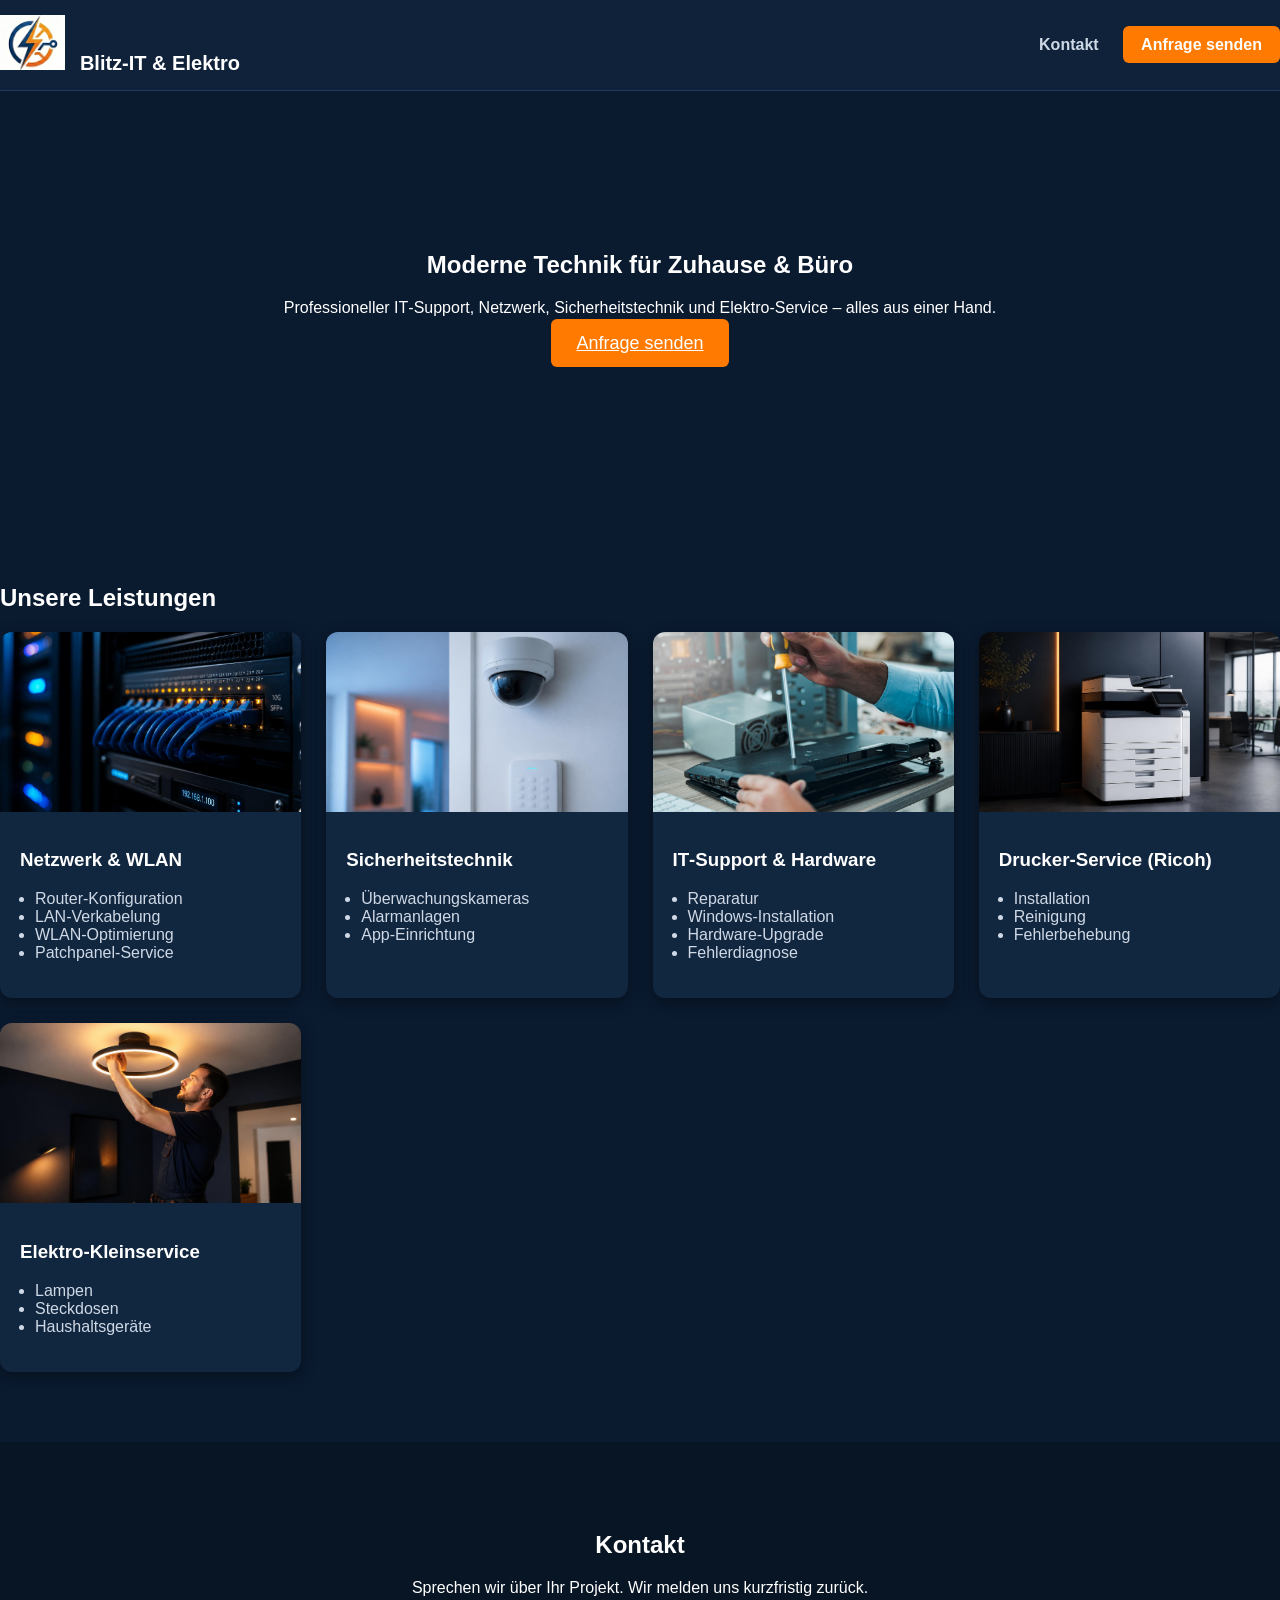
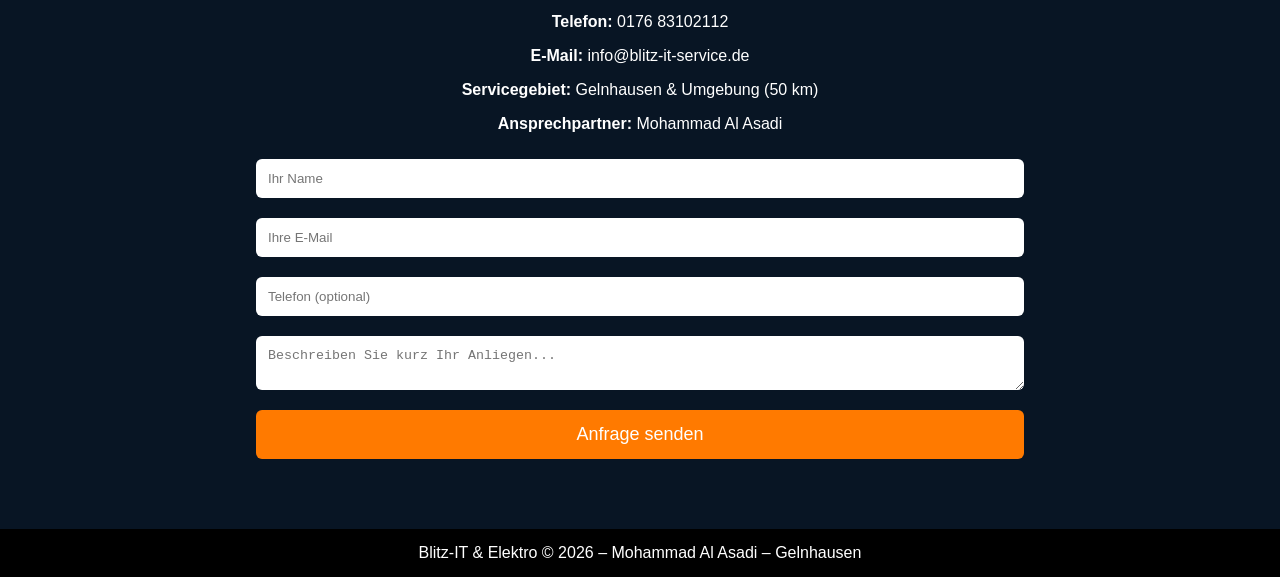
==== index.html @ 416ba05f "Update index.html" ====
<!DOCTYPE html>
<html lang="de">
<head>
    <meta charset="UTF-8">
    <meta name="viewport" content="width=device-width, initial-scale=1.0">
    <title>Blitz‑IT & Elektro</title>
    <link rel="stylesheet" href="style.css">
</head>

<body>

<header>
    <div class="container header-flex">
        <div class="logo-area">
            <img src="logo.png" class="logo" alt="Blitz-IT Logo">
            <span class="brand">Blitz‑IT & Elektro</span>
        </div>

        <nav>
            <a href="#contact">Kontakt</a>
            <a href="#contact" class="btn-orange">Anfrage senden</a>
        </nav>
    </div>
</header>

<section class="hero">
    <div class="container">
        <h1>Moderne Technik für Zuhause & Büro</h1>
        <p>Professioneller IT‑Support, Netzwerk, Sicherheitstechnik und Elektro‑Service – alles aus einer Hand.</p>
        <a href="#contact" class="btn-orange big">Anfrage senden</a>
    </div>
</section>

<section id="services" class="services">
    <div class="container">
        <h2>Unsere Leistungen</h2>

        <div class="service-grid">

            <div class="service-card">
                <img src="network.jpg" alt="Netzwerk & WLAN">
                <h3>Netzwerk & WLAN</h3>
                <ul>
                    <li>Router‑Konfiguration</li>
                    <li>LAN‑Verkabelung</li>
                    <li>WLAN‑Optimierung</li>
                    <li>Patchpanel‑Service</li>
                </ul>
            </div>

            <div class="service-card">
                <img src="security.jpg" alt="Sicherheitstechnik">
                <h3>Sicherheitstechnik</h3>
                <ul>
                    <li>Überwachungskameras</li>
                    <li>Alarmanlagen</li>
                    <li>App‑Einrichtung</li>
                </ul>
            </div>

            <div class="service-card">
                <img src="it.jpg" alt="IT Support">
                <h3>IT‑Support & Hardware</h3>
                <ul>
                    <li>Reparatur</li>
                    <li>Windows‑Installation</li>
                    <li>Hardware‑Upgrade</li>
                    <li>Fehlerdiagnose</li>
                </ul>
            </div>

            <div class="service-card">
                <img src="printer.jpg" alt="Drucker Service">
                <h3>Drucker‑Service (Ricoh)</h3>
                <ul>
                    <li>Installation</li>
                    <li>Reinigung</li>
                    <li>Fehlerbehebung</li>
                </ul>
            </div>

            <div class="service-card">
                <img src="electro.jpg" alt="Elektro Kleinservice">
                <h3>Elektro‑Kleinservice</h3>
                <ul>
                    <li>Lampen</li>
                    <li>Steckdosen</li>
                    <li>Haushaltsgeräte</li>
                </ul>
            </div>

        </div>
    </div>
</section>

<section id="contact" class="contact">
    <div class="container">
        <h2>Kontakt</h2>
        <p>Sprechen wir über Ihr Projekt. Wir melden uns kurzfristig zurück.</p>

        <div class="contact-info">
            <p><strong>Telefon:</strong> 0176 83102112</p>
            <p><strong>E‑Mail:</strong> info@blitz-it-service.de</p>
            <p><strong>Servicegebiet:</strong> Gelnhausen & Umgebung (50 km)</p>
            <p><strong>Ansprechpartner:</strong> Mohammad Al Asadi</p>
        </div>

        <form action="https://formspree.io/f/xwvdvqnp" method="POST">
            <input type="text" name="name" placeholder="Ihr Name" required>
            <input type="email" name="email" placeholder="Ihre E‑Mail" required>
            <input type="text" name="phone" placeholder="Telefon (optional)">
            <textarea name="message" placeholder="Beschreiben Sie kurz Ihr Anliegen..." required></textarea>

            <!-- مهم جداً: هذا الحقل يخبر Formspree أنك تريد استلام الرسائل -->
            <input type="hidden" name="_replyto" value="info@blitz-it-service.de">

            <button type="submit" class="btn-orange">Anfrage senden</button>
        </form>
    </div>
</section>

<footer>
    Blitz‑IT & Elektro © 2026 – Mohammad Al Asadi – Gelnhausen
</footer>

</body>
</html>
---- style.css ----
body {
    margin: 0;
    font-family: 'Segoe UI', Arial, sans-serif;
    background: #0A1A2F;
    color: #fff;
}

/* HEADER */
header {
    background: #0F223A;
    border-bottom: 1px solid #1E3A5C;
    padding: 15px 0;
}

.header-flex {
    display: flex;
    justify-content: space-between;
    align-items: center;
}

.logo {
    height: 55px;
}

.brand {
    font-size: 20px;
    font-weight: bold;
    margin-left: 10px;
    color: #fff;
}

nav a {
    margin-left: 20px;
    text-decoration: none;
    color: #cfd9e6;
    font-weight: 600;
}

.btn-orange {
    background: #ff7a00;
    padding: 10px 18px;
    color: white !important;
    border-radius: 6px;
}

.big {
    padding: 14px 25px;
    font-size: 18px;
}

/* HERO */
.hero {
    background: linear-gradient(#0A1A2Fcc, #0A1A2Fcc), url('assets/hero.jpg');
    background-size: cover;
    background-position: center;
    padding: 140px 0;
    text-align: center;
    color: white;
}

/* SERVICES */
.services {
    padding: 70px 0;
}

.service-grid {
    display: grid;
    grid-template-columns: repeat(auto-fit, minmax(280px, 1fr));
    gap: 25px;
}

.service-card {
    background: #11263F;
    border-radius: 12px;
    overflow: hidden;
    box-shadow: 0 4px 15px rgba(0,0,0,0.4);
    padding-bottom: 20px;
}

.service-card img {
    width: 100%;
    height: 180px;
    object-fit: cover;
}

.service-card h3 {
    padding: 15px 20px 0;
    color: #fff;
}

.service-card ul {
    padding: 0 35px;
    color: #cfd9e6;
}

/* CONTACT */
.contact {
    background: #081524;
    color: white;
    padding: 70px 0;
    text-align: center;
}

.contact form {
    width: 60%;
    margin: auto;
    display: flex;
    flex-direction: column;
}

.contact input,
.contact textarea {
    margin: 10px 0;
    padding: 12px;
    border-radius: 6px;
    border: none;
}

.contact button {
    margin-top: 10px;
    border: none;
    padding: 14px;
    border-radius: 6px;
    font-size: 18px;
}

/* FOOTER */
footer {
    background: #000;
    color: white;
    text-align: center;
    padding: 15px;
}
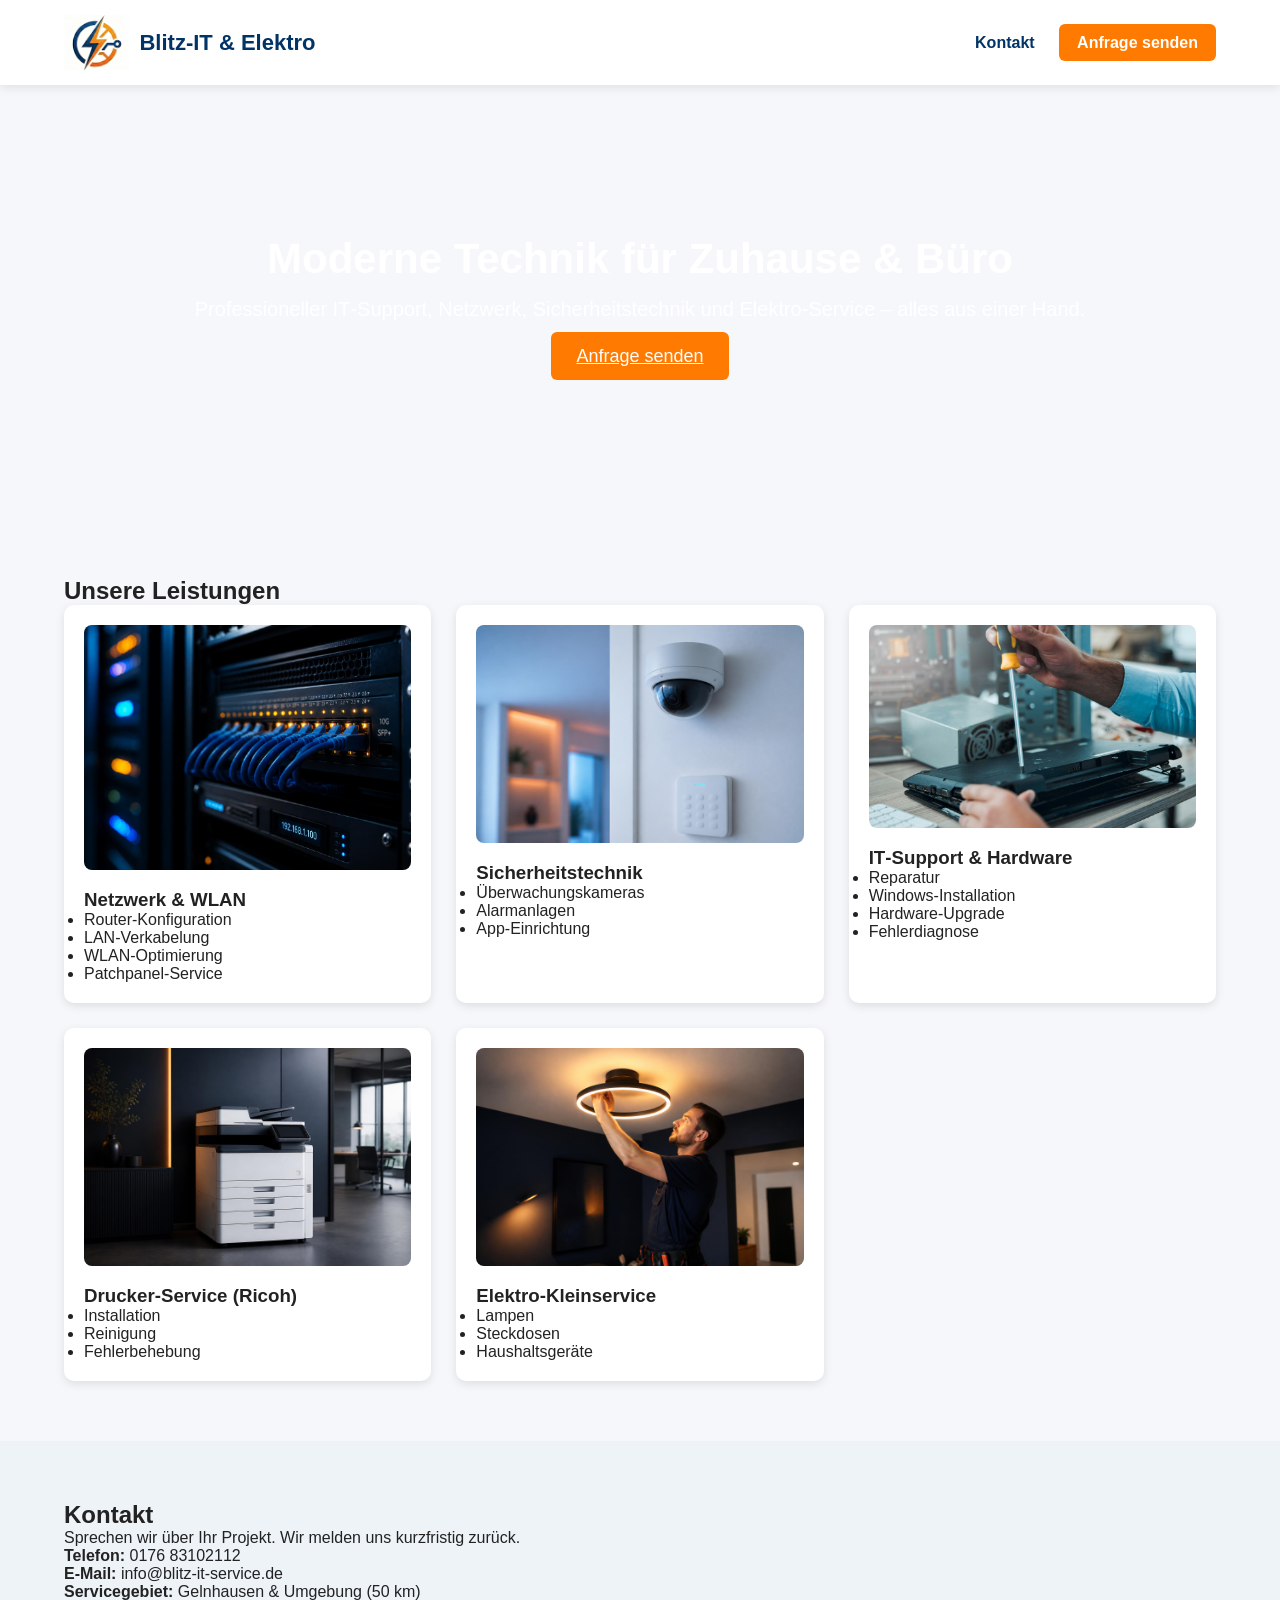
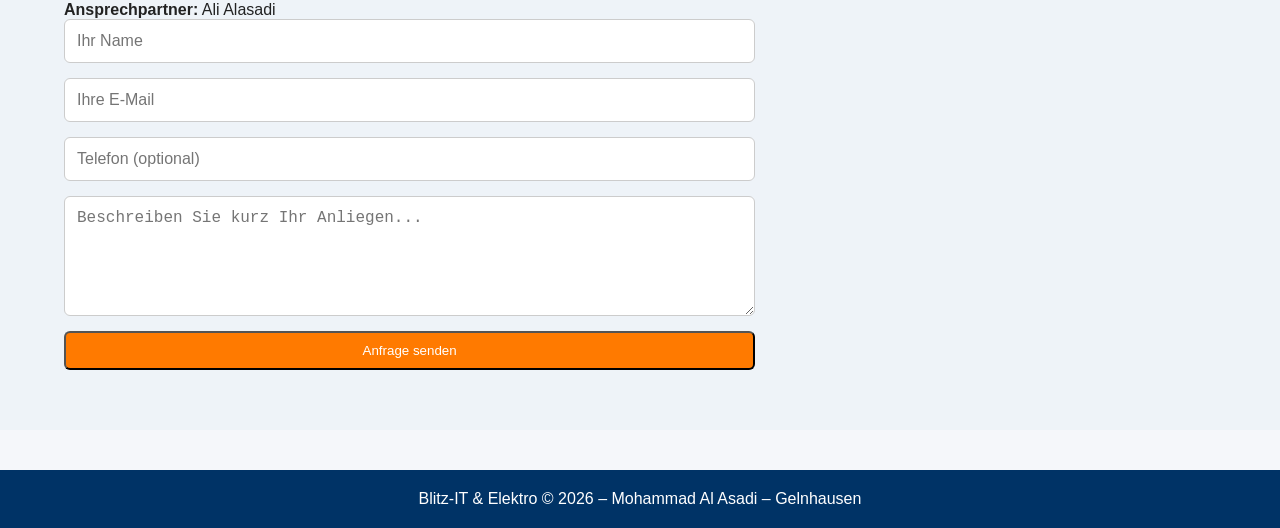
==== commit a7f8589e: "Update index.html" ====
--- a/index.html
+++ b/index.html
@@ -102,7 +102,7 @@
             <p><strong>Telefon:</strong> 0176 83102112</p>
             <p><strong>E‑Mail:</strong> info@blitz-it-service.de</p>
             <p><strong>Servicegebiet:</strong> Gelnhausen & Umgebung (50 km)</p>
-            <p><strong>Ansprechpartner:</strong> Mohammad Al Asadi</p>
+            <p><strong>Ansprechpartner:</strong> Ali Alasadi</p>
         </div>
 
         <form action="https://formspree.io/f/xwvdvqnp" method="POST">
--- a/style.css
+++ b/style.css
@@ -1,15 +1,31 @@
+/* ===========================
+   GLOBAL
+   =========================== */
+* {
+    margin: 0;
+    padding: 0;
+    box-sizing: border-box;
+}
+
 body {
-    margin: 0;
-    font-family: 'Segoe UI', Arial, sans-serif;
-    background: #0A1A2F;
-    color: #fff;
-}
-
-/* HEADER */
+    font-family: Arial, sans-serif;
+    background: #f5f7fa;
+    color: #222;
+}
+
+.container {
+    width: 90%;
+    max-width: 1200px;
+    margin: auto;
+}
+
+/* ===========================
+   HEADER
+   =========================== */
 header {
-    background: #0F223A;
-    border-bottom: 1px solid #1E3A5C;
+    background: white;
     padding: 15px 0;
+    box-shadow: 0 2px 10px rgba(0,0,0,0.1);
 }
 
 .header-flex {
@@ -18,116 +34,167 @@
     align-items: center;
 }
 
+.logo-area {
+    display: flex;
+    align-items: center;
+    gap: 10px;
+}
+
 .logo {
     height: 55px;
 }
 
 .brand {
-    font-size: 20px;
+    font-size: 22px;
     font-weight: bold;
-    margin-left: 10px;
-    color: #fff;
+    color: #003366;
 }
 
 nav a {
     margin-left: 20px;
     text-decoration: none;
-    color: #cfd9e6;
-    font-weight: 600;
+    color: #003366;
+    font-weight: bold;
 }
 
 .btn-orange {
     background: #ff7a00;
     padding: 10px 18px;
+    border-radius: 6px;
     color: white !important;
-    border-radius: 6px;
-}
-
-.big {
+}
+
+.btn-orange.big {
     padding: 14px 25px;
     font-size: 18px;
 }
 
-/* HERO */
+/* ===========================
+   HERO
+   =========================== */
 .hero {
-    background: linear-gradient(#0A1A2Fcc, #0A1A2Fcc), url('assets/hero.jpg');
-    background-size: cover;
-    background-position: center;
-    padding: 140px 0;
+    background: url("assets/hero.jpg") center/cover no-repeat;
+    padding: 150px 20px;
     text-align: center;
     color: white;
 }
 
-/* SERVICES */
+.hero h1 {
+    font-size: 42px;
+    margin-bottom: 15px;
+}
+
+.hero p {
+    font-size: 20px;
+    margin-bottom: 25px;
+}
+
+/* ===========================
+   SERVICES
+   =========================== */
 .services {
-    padding: 70px 0;
+    padding: 60px 0;
 }
 
 .service-grid {
     display: grid;
-    grid-template-columns: repeat(auto-fit, minmax(280px, 1fr));
+    grid-template-columns: repeat(3, 1fr);
     gap: 25px;
 }
 
 .service-card {
-    background: #11263F;
-    border-radius: 12px;
-    overflow: hidden;
-    box-shadow: 0 4px 15px rgba(0,0,0,0.4);
-    padding-bottom: 20px;
+    background: white;
+    padding: 20px;
+    border-radius: 10px;
+    box-shadow: 0 3px 10px rgba(0,0,0,0.1);
 }
 
 .service-card img {
     width: 100%;
-    height: 180px;
-    object-fit: cover;
-}
-
-.service-card h3 {
-    padding: 15px 20px 0;
-    color: #fff;
-}
-
-.service-card ul {
-    padding: 0 35px;
-    color: #cfd9e6;
-}
-
-/* CONTACT */
+    border-radius: 8px;
+    margin-bottom: 15px;
+}
+
+/* ===========================
+   CONTACT
+   =========================== */
 .contact {
-    background: #081524;
-    color: white;
-    padding: 70px 0;
-    text-align: center;
+    padding: 60px 0;
+    background: #eef3f8;
 }
 
 .contact form {
-    width: 60%;
-    margin: auto;
     display: flex;
     flex-direction: column;
+    gap: 15px;
+    width: 60%;
 }
 
 .contact input,
 .contact textarea {
-    margin: 10px 0;
     padding: 12px;
     border-radius: 6px;
-    border: none;
-}
-
-.contact button {
-    margin-top: 10px;
-    border: none;
-    padding: 14px;
-    border-radius: 6px;
-    font-size: 18px;
-}
-
-/* FOOTER */
+    border: 1px solid #ccc;
+    font-size: 16px;
+}
+
+.contact textarea {
+    height: 120px;
+}
+
+/* ===========================
+   FOOTER
+   =========================== */
 footer {
-    background: #000;
+    text-align: center;
+    padding: 20px;
+    background: #003366;
     color: white;
-    text-align: center;
-    padding: 15px;
-}
+    margin-top: 40px;
+}
+
+/* ===========================
+   RESPONSIVE (MOBILE)
+   =========================== */
+@media (max-width: 768px) {
+
+    .header-flex {
+        flex-direction: column;
+        text-align: center;
+        gap: 10px;
+    }
+
+    nav a {
+        margin: 10px;
+        display: inline-block;
+    }
+
+    .logo {
+        height: 45px;
+    }
+
+    .brand {
+        font-size: 18px;
+    }
+
+    .hero {
+        padding: 90px 20px;
+        background-position: center;
+    }
+
+    .hero h1 {
+        font-size: 28px;
+    }
+
+    .hero p {
+        font-size: 16px;
+    }
+
+    .service-grid {
+        grid-template-columns: 1fr;
+    }
+
+    .contact form {
+        width: 100%;
+    }
+}
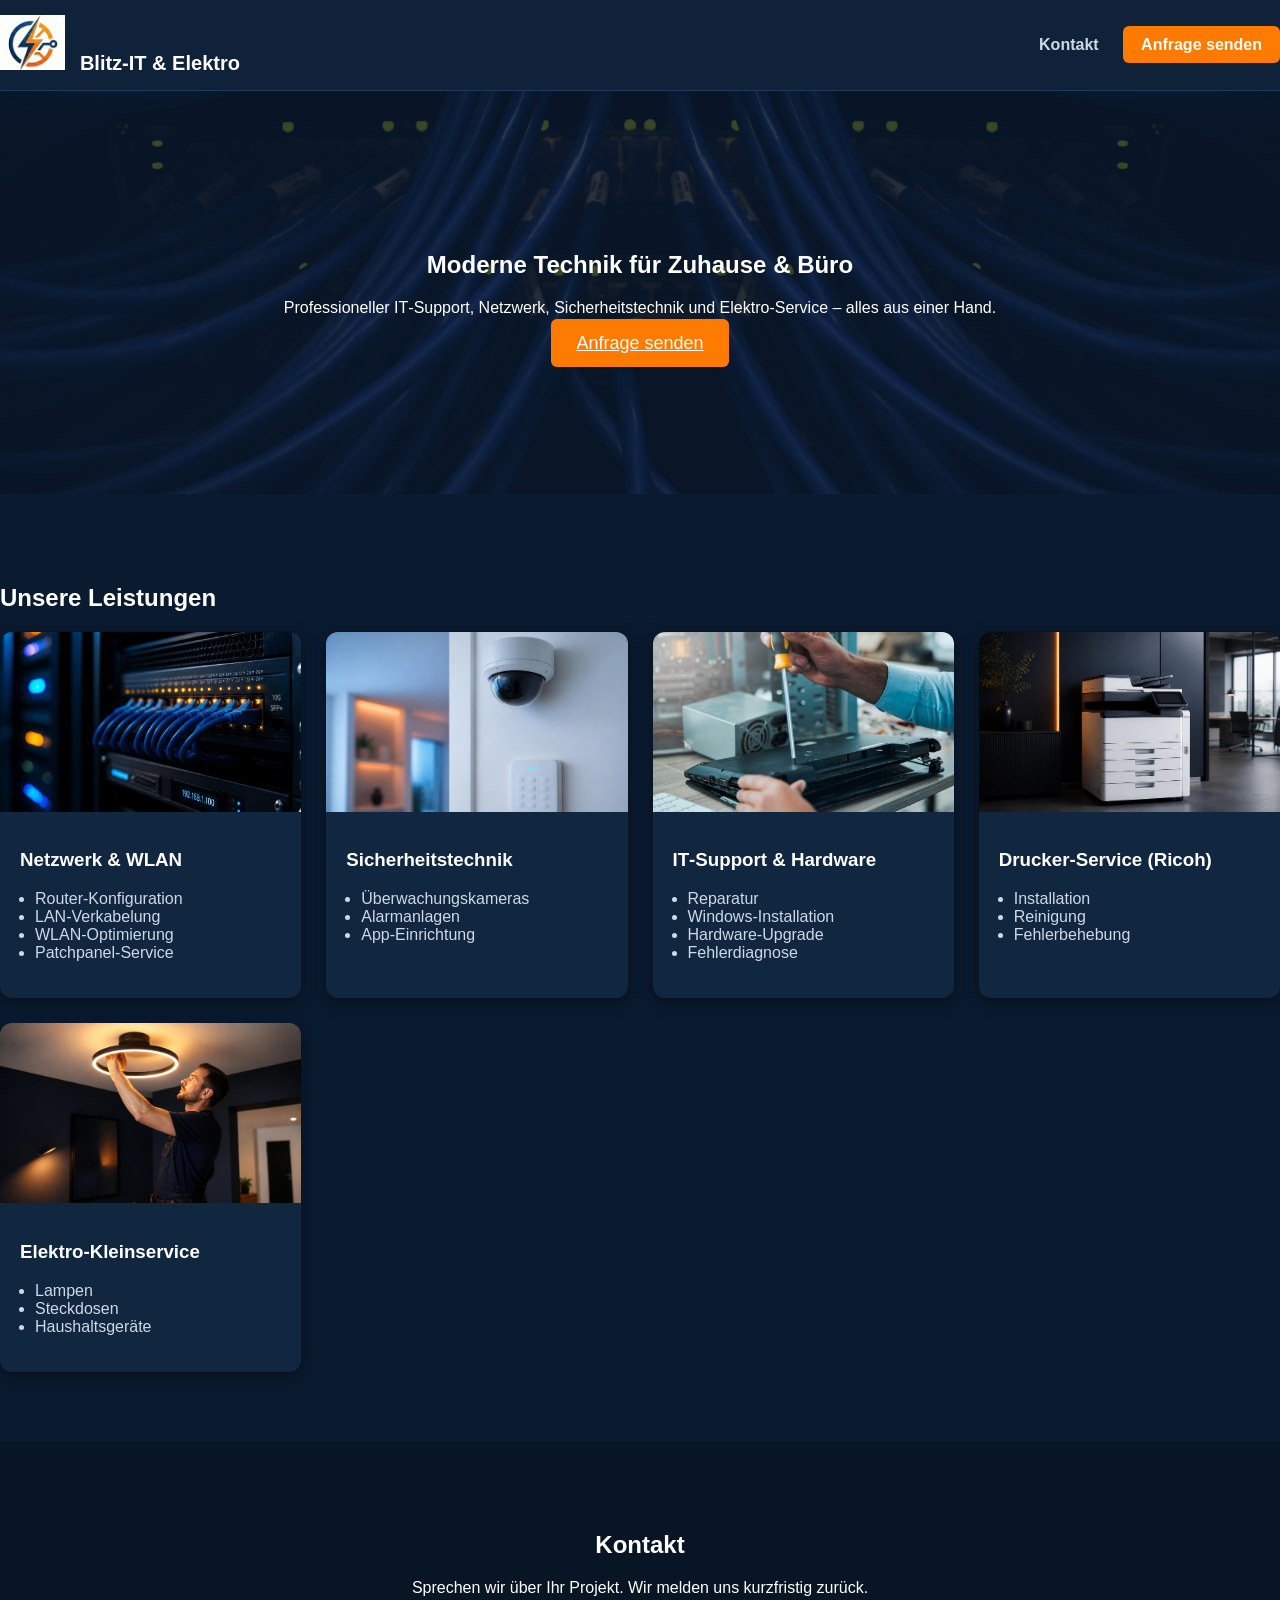
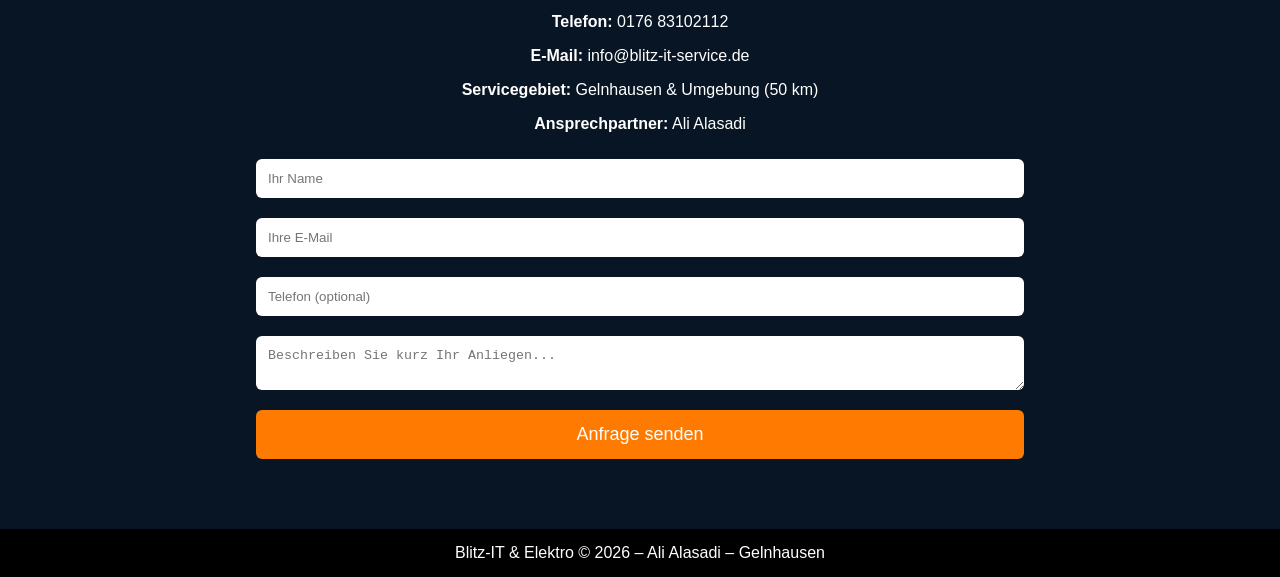
==== commit 2e93598a: "Update index.html" ====
--- a/index.html
+++ b/index.html
@@ -120,7 +120,7 @@
 </section>
 
 <footer>
-    Blitz‑IT & Elektro © 2026 – Mohammad Al Asadi – Gelnhausen
+    Blitz‑IT & Elektro © 2026 – Ali Alasadi – Gelnhausen
 </footer>
 
 </body>
--- a/style.css
+++ b/style.css
@@ -1,31 +1,15 @@
-/* ===========================
-   GLOBAL
-   =========================== */
-* {
+body {
     margin: 0;
-    padding: 0;
-    box-sizing: border-box;
-}
-
-body {
-    font-family: Arial, sans-serif;
-    background: #f5f7fa;
-    color: #222;
-}
-
-.container {
-    width: 90%;
-    max-width: 1200px;
-    margin: auto;
-}
-
-/* ===========================
-   HEADER
-   =========================== */
+    font-family: 'Segoe UI', Arial, sans-serif;
+    background: #0A1A2F;
+    color: #fff;
+}
+
+/* HEADER */
 header {
-    background: white;
+    background: #0F223A;
+    border-bottom: 1px solid #1E3A5C;
     padding: 15px 0;
-    box-shadow: 0 2px 10px rgba(0,0,0,0.1);
 }
 
 .header-flex {
@@ -34,130 +18,126 @@
     align-items: center;
 }
 
-.logo-area {
-    display: flex;
-    align-items: center;
-    gap: 10px;
-}
-
 .logo {
     height: 55px;
 }
 
 .brand {
-    font-size: 22px;
+    font-size: 20px;
     font-weight: bold;
-    color: #003366;
+    margin-left: 10px;
+    color: #fff;
 }
 
 nav a {
     margin-left: 20px;
     text-decoration: none;
-    color: #003366;
-    font-weight: bold;
+    color: #cfd9e6;
+    font-weight: 600;
 }
 
 .btn-orange {
     background: #ff7a00;
     padding: 10px 18px;
+    color: white !important;
     border-radius: 6px;
-    color: white !important;
-}
-
-.btn-orange.big {
+}
+
+.big {
     padding: 14px 25px;
     font-size: 18px;
 }
 
-/* ===========================
-   HERO
-   =========================== */
+/* HERO */
 .hero {
-    background: url("assets/hero.jpg") center/cover no-repeat;
-    padding: 150px 20px;
+    background: linear-gradient(#0A1A2Fcc, #0A1A2Fcc), url('hero.jpg');
+    background-size: cover;
+    background-position: center;
+    padding: 140px 0;
     text-align: center;
     color: white;
 }
 
-.hero h1 {
-    font-size: 42px;
-    margin-bottom: 15px;
-}
-
-.hero p {
-    font-size: 20px;
-    margin-bottom: 25px;
-}
-
-/* ===========================
-   SERVICES
-   =========================== */
+/* SERVICES */
 .services {
-    padding: 60px 0;
+    padding: 70px 0;
 }
 
 .service-grid {
     display: grid;
-    grid-template-columns: repeat(3, 1fr);
+    grid-template-columns: repeat(auto-fit, minmax(280px, 1fr));
     gap: 25px;
 }
 
 .service-card {
-    background: white;
-    padding: 20px;
-    border-radius: 10px;
-    box-shadow: 0 3px 10px rgba(0,0,0,0.1);
+    background: #11263F;
+    border-radius: 12px;
+    overflow: hidden;
+    box-shadow: 0 4px 15px rgba(0,0,0,0.4);
+    padding-bottom: 20px;
 }
 
 .service-card img {
     width: 100%;
-    border-radius: 8px;
-    margin-bottom: 15px;
-}
-
-/* ===========================
-   CONTACT
-   =========================== */
+    height: 180px;
+    object-fit: cover;
+}
+
+.service-card h3 {
+    padding: 15px 20px 0;
+    color: #fff;
+}
+
+.service-card ul {
+    padding: 0 35px;
+    color: #cfd9e6;
+}
+
+/* CONTACT */
 .contact {
-    padding: 60px 0;
-    background: #eef3f8;
+    background: #081524;
+    color: white;
+    padding: 70px 0;
+    text-align: center;
 }
 
 .contact form {
+    width: 60%;
+    margin: auto;
     display: flex;
     flex-direction: column;
-    gap: 15px;
-    width: 60%;
 }
 
 .contact input,
 .contact textarea {
+    margin: 10px 0;
     padding: 12px;
     border-radius: 6px;
-    border: 1px solid #ccc;
-    font-size: 16px;
-}
-
-.contact textarea {
-    height: 120px;
+    border: none;
+}
+
+.contact button {
+    margin-top: 10px;
+    border: none;
+    padding: 14px;
+    border-radius: 6px;
+    font-size: 18px;
+}
+
+/* FOOTER */
+footer {
+    background: #000;
+    color: white;
+    text-align: center;
+    padding: 15px;
 }
 
 /* ===========================
-   FOOTER
-   =========================== */
-footer {
-    text-align: center;
-    padding: 20px;
-    background: #003366;
-    color: white;
-    margin-top: 40px;
-}
-
-/* ===========================
-   RESPONSIVE (MOBILE)
+   MOBILE FIXES ONLY
    =========================== */
 @media (max-width: 768px) {
 
+    /* الهيدر */
     .header-flex {
         flex-direction: column;
         text-align: center;
@@ -165,7 +145,7 @@
     }
 
     nav a {
-        margin: 10px;
+        margin: 8px;
         display: inline-block;
     }
 
@@ -177,24 +157,56 @@
         font-size: 18px;
     }
 
+    /* HERO */
     .hero {
-        padding: 90px 20px;
+        padding: 110px 20px 90px;
         background-position: center;
+        position: relative;
+    }
+
+    /* طبقة خلف النص لتوضيح الكتابة */
+    .hero::before {
+        content: "";
+        position: absolute;
+        top: 0;
+        left: 0;
+        width: 100%;
+        height: 100%;
+        background: rgba(0, 0, 0, 0.55);
+        z-index: 1;
+    }
+
+    .hero h1,
+    .hero p,
+    .hero .btn-orange {
+        position: relative;
+        z-index: 2;
     }
 
     .hero h1 {
         font-size: 28px;
+        line-height: 1.3;
+        font-weight: 700;
+        color: #fff;
+        text-shadow: 0 2px 6px rgba(0,0,0,0.6);
     }
 
     .hero p {
         font-size: 16px;
-    }
-
+        color: #e6e6e6;
+        margin-bottom: 20px;
+        line-height: 1.5;
+        text-shadow: 0 2px 6px rgba(0,0,0,0.6);
+    }
+
+    /* SERVICES */
     .service-grid {
         grid-template-columns: 1fr;
     }
 
+    /* CONTACT */
     .contact form {
         width: 100%;
-    }
-}
+        padding: 0 15px;
+    }
+}
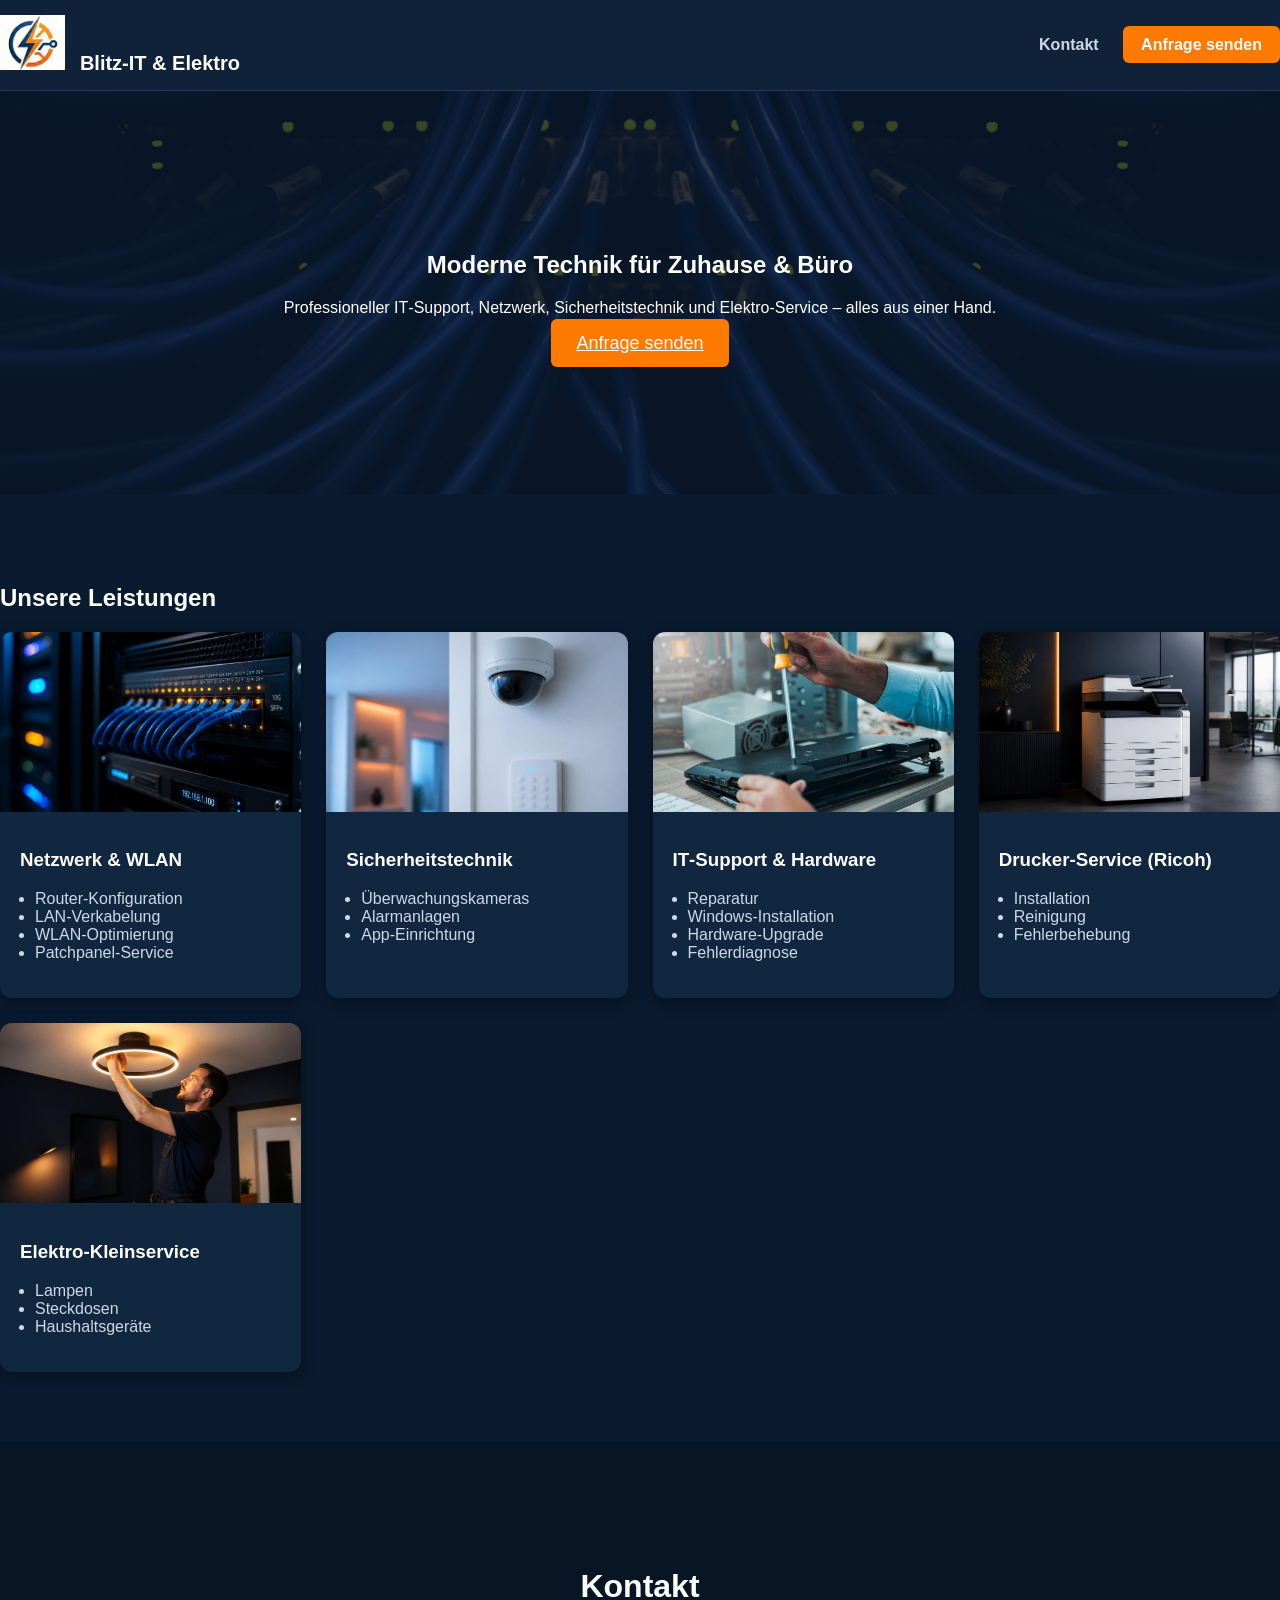
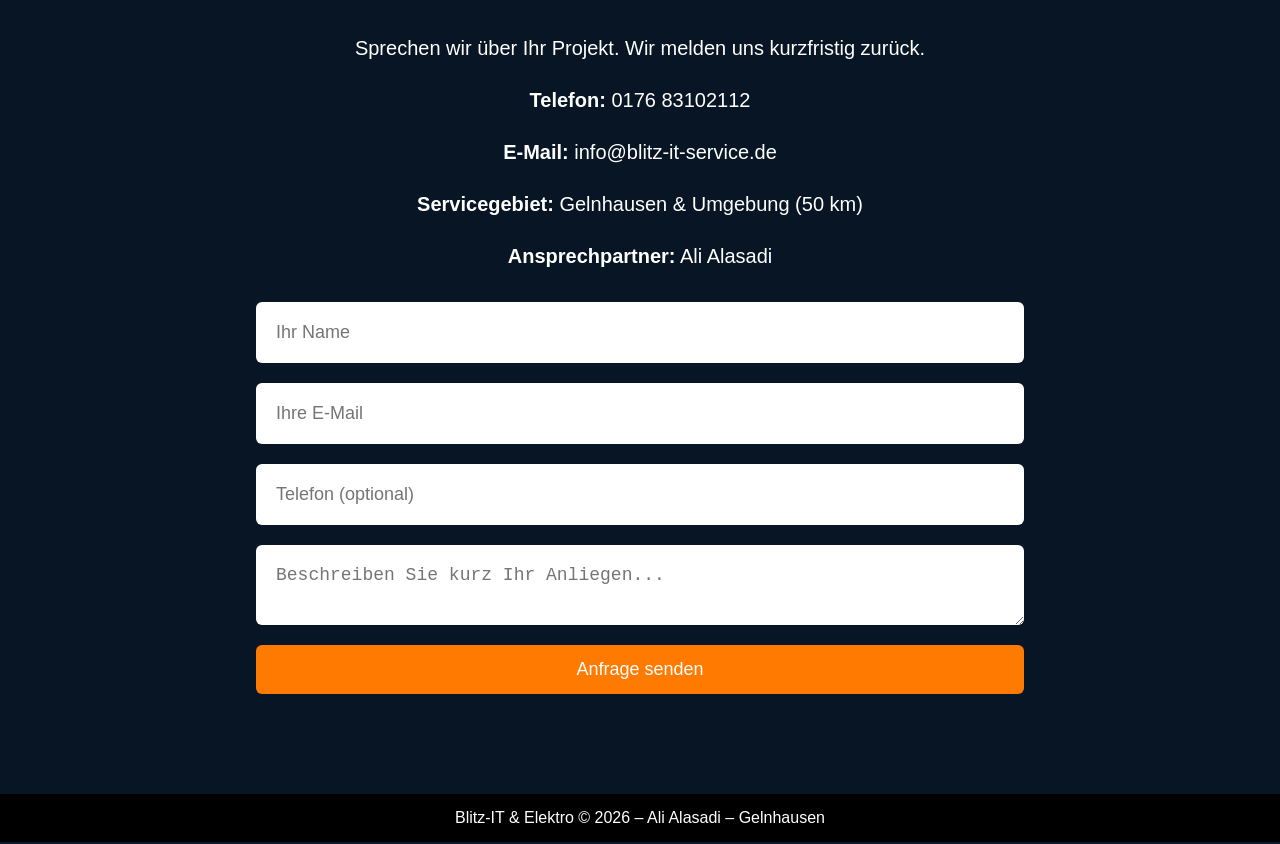
==== commit edb521ad: "Update index.html" ====
--- a/index.html
+++ b/index.html
@@ -4,6 +4,9 @@
     <meta charset="UTF-8">
     <meta name="viewport" content="width=device-width, initial-scale=1.0">
     <title>Blitz‑IT & Elektro</title>
+    
+    <link rel="icon" type="image/x-icon" href="favicon.jpg">
+    
     <link rel="stylesheet" href="style.css">
 </head>
 
--- a/style.css
+++ b/style.css
@@ -1,4 +1,13 @@
+* {
+    box-sizing: border-box;
+}
+
 body {
+    overflow-x: hidden; /* يمنع ظهور شريط التمرير الأفقي */
+    width: 100%;
+}
+
+Body {
     margin: 0;
     font-family: 'Segoe UI', Arial, sans-serif;
     background: #0A1A2F;
@@ -97,7 +106,7 @@
 .contact {
     background: #081524;
     color: white;
-    padding: 70px 0;
+    padding: 100px 0;
     text-align: center;
 }
 
@@ -111,7 +120,7 @@
 .contact input,
 .contact textarea {
     margin: 10px 0;
-    padding: 12px;
+    padding: 12px; /* هذا للموبايل فقط */
     border-radius: 6px;
     border: none;
 }
@@ -124,12 +133,30 @@
     font-size: 18px;
 }
 
+/* 🔵 هنا بالضبط تحط تكبير النص */
+.contact h2 {
+    font-size: 32px;
+}
+
+.contact p {
+    font-size: 20px;
+    line-height: 1.6;
+}
+
 /* FOOTER */
 footer {
     background: #000;
     color: white;
     text-align: center;
     padding: 15px;
+}
+
+@media (min-width: 769px) {
+    .contact input,
+    .contact textarea {
+        padding: 20px; /* الكمبيوتر فقط */
+        font-size: 18px;
+    }
 }
 
 /* ===========================
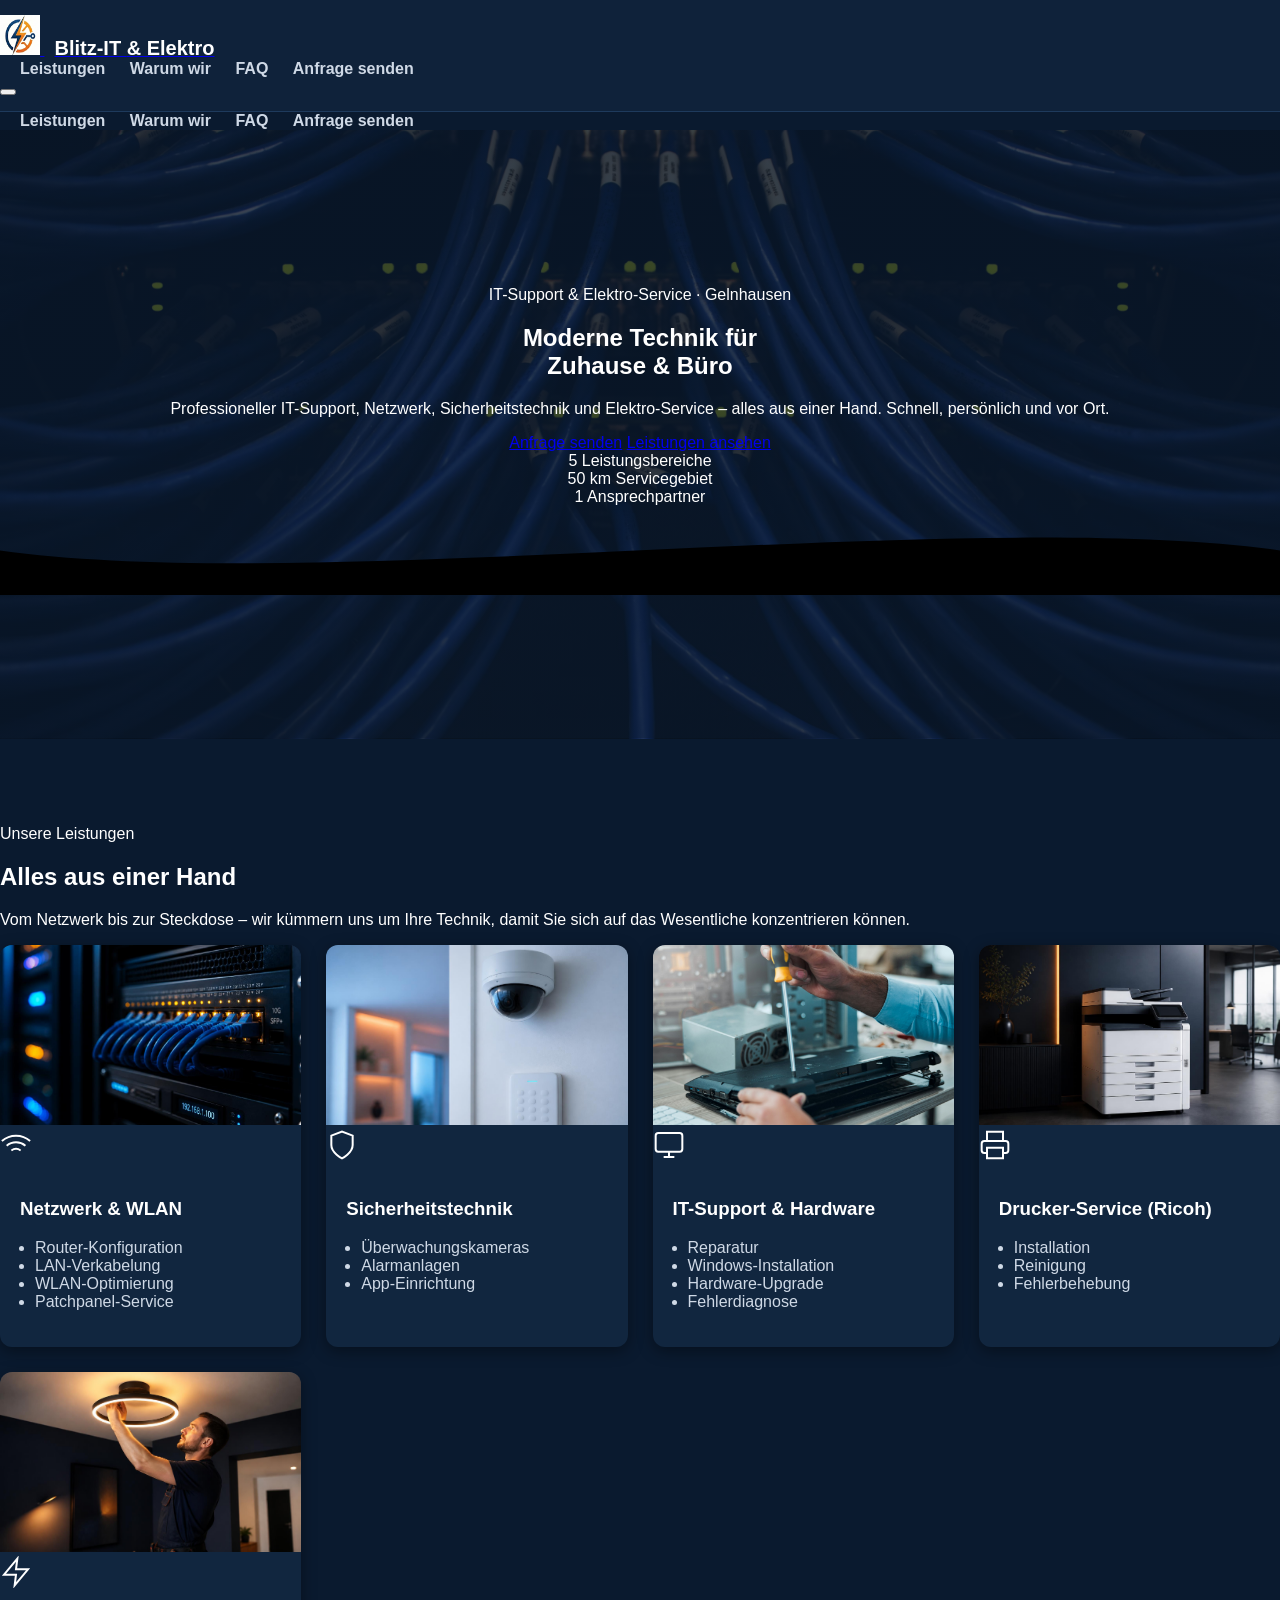
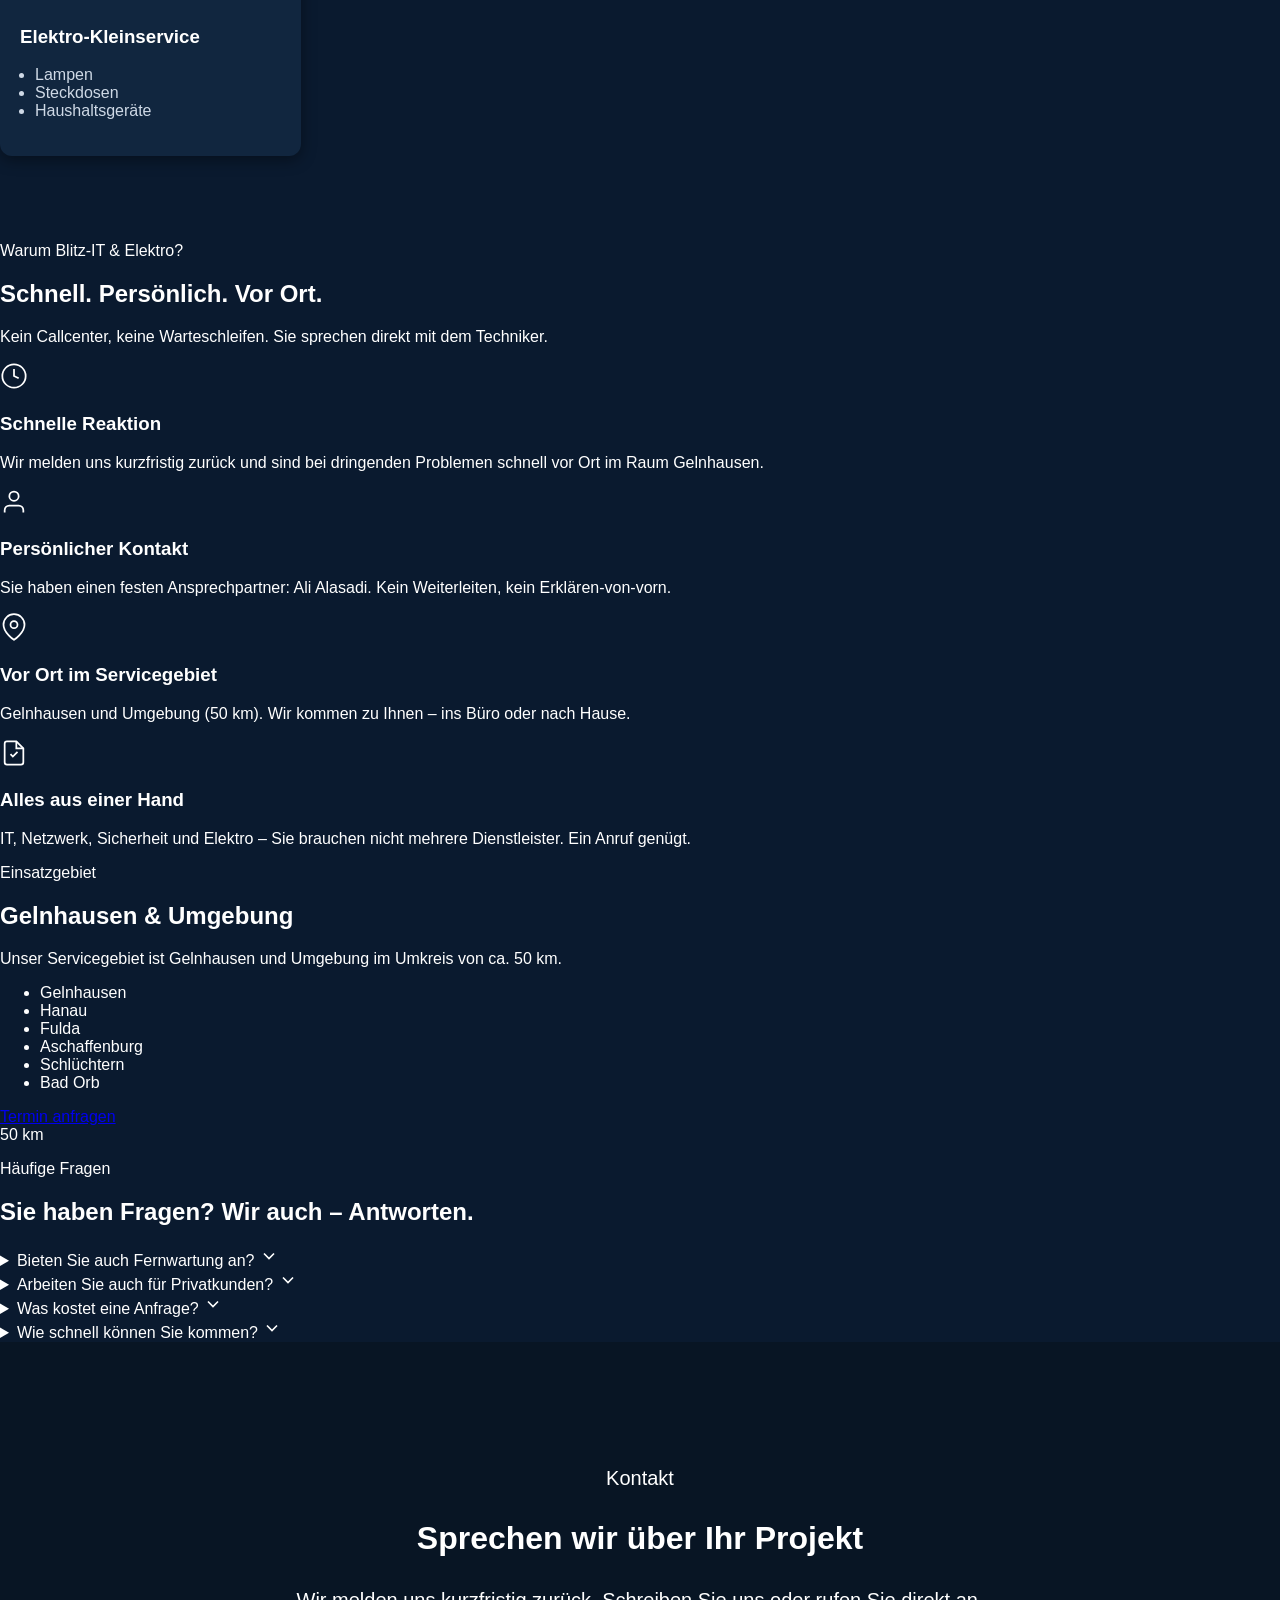
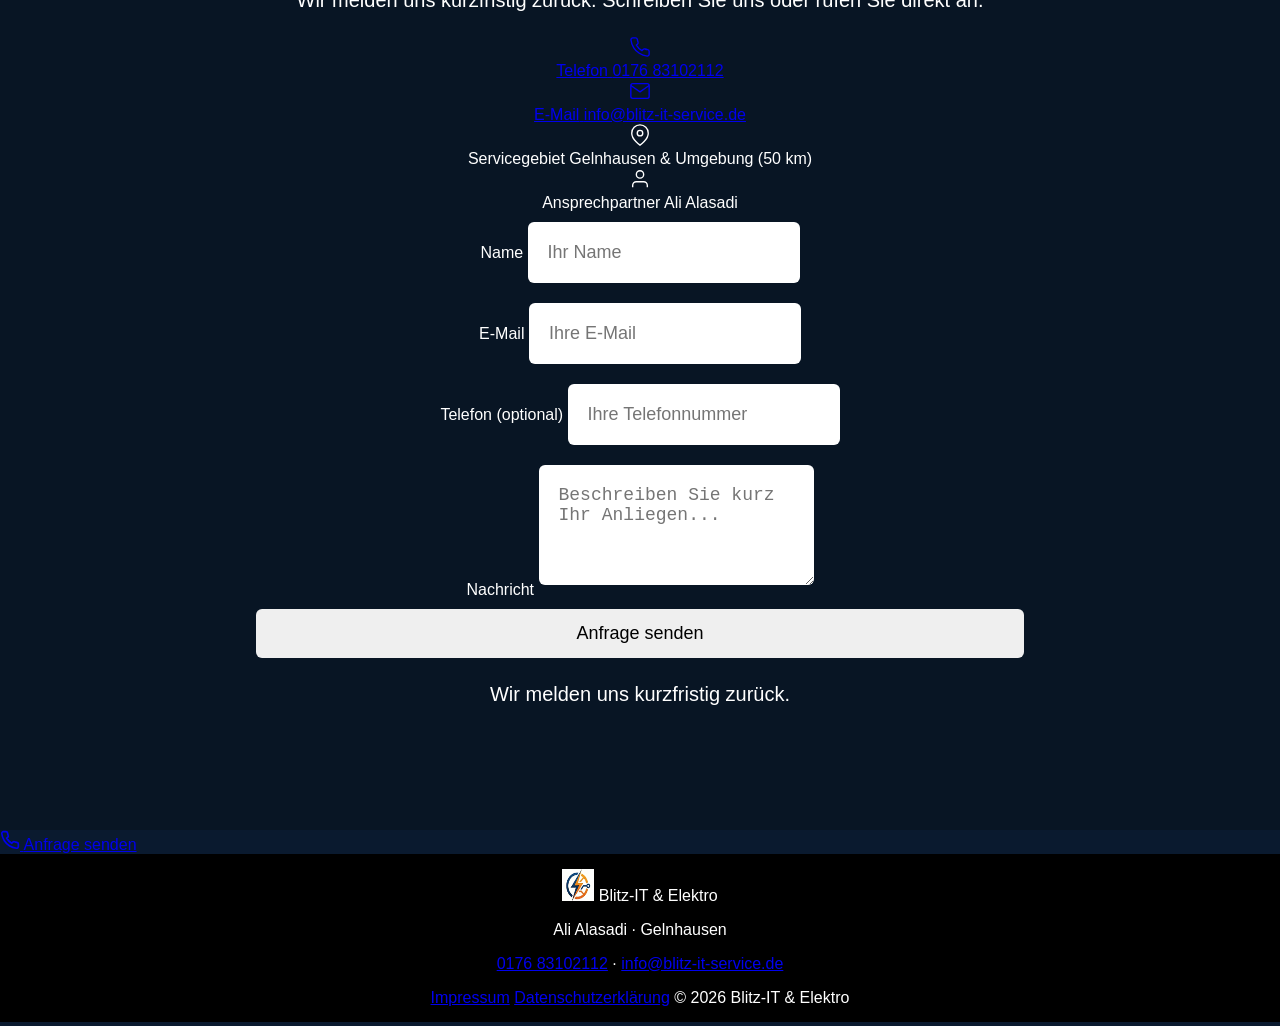
==== commit 1b38014a: "Update index.html" ====
--- a/index.html
+++ b/index.html
@@ -1,130 +1,479 @@
 <!DOCTYPE html>
 <html lang="de">
 <head>
+    <!-- Google tag (gtag.js) -->
+    <script async src="https://www.googletagmanager.com/gtag/js?id=G-5QPEHSVQLW"></script>
+    <script>
+      window.dataLayer = window.dataLayer || [];
+      function gtag(){dataLayer.push(arguments);}
+      gtag('js', new Date());
+
+      gtag('config', 'G-5QPEHSVQLW');
+    </script>
+
     <meta charset="UTF-8">
     <meta name="viewport" content="width=device-width, initial-scale=1.0">
-    <title>Blitz‑IT & Elektro</title>
-    
-    <link rel="icon" type="image/x-icon" href="favicon.jpg">
-    
+    <title>Blitz-IT & Elektro – IT-Support, Netzwerk & Elektro-Service in Gelnhausen</title>
+    <meta name="description" content="Professioneller IT-Support, Netzwerk, Sicherheitstechnik und Elektro-Service in Gelnhausen & Umgebung. Schnell, persönlich, vor Ort. Kontakt: 0176 83102112.">
+
+    <!-- Open Graph -->
+    <meta property="og:title" content="Blitz-IT & Elektro – Moderne Technik für Zuhause & Büro">
+    <meta property="og:description" content="IT-Support, Netzwerk, Sicherheitstechnik und Elektro-Service aus einer Hand. Gelnhausen & Umgebung (50 km).">
+    <meta property="og:type" content="website">
+    <meta property="og:url" content="https://www.blitz-it-service.de/">
+
+    <!-- Favicon -->
+    <link rel="icon" type="image/png" href="favicon.png">
+
+    <!-- Fonts -->
+    <link rel="preconnect" href="https://fonts.googleapis.com">
+    <link rel="preconnect" href="https://fonts.gstatic.com" crossorigin>
+    <link href="https://fonts.googleapis.com/css2?family=Plus+Jakarta+Sans:wght@400;500;600;700;800&display=swap" rel="stylesheet">
+
+    <!-- Styles -->
     <link rel="stylesheet" href="style.css">
+
+    <!-- Structured Data -->
+    <script type="application/ld+json">
+    {
+      "@context": "https://schema.org",
+      "@type": "LocalBusiness",
+      "name": "Blitz-IT & Elektro",
+      "description": "IT-Support, Netzwerk, Sicherheitstechnik und Elektro-Service in Gelnhausen und Umgebung.",
+      "telephone": "+4917683102112",
+      "email": "info@blitz-it-service.de",
+      "areaServed": "Gelnhausen und Umgebung (50 km)",
+      "contactPoint": {
+        "@type": "Person",
+        "name": "Ali Alasadi"
+      },
+      "address": {
+        "@type": "PostalAddress",
+        "addressLocality": "Gelnhausen",
+        "addressCountry": "DE"
+      }
+    }
+    </script>
 </head>
-
 <body>
 
-<header>
-    <div class="container header-flex">
-        <div class="logo-area">
-            <img src="logo.png" class="logo" alt="Blitz-IT Logo">
-            <span class="brand">Blitz‑IT & Elektro</span>
-        </div>
-
-        <nav>
-            <a href="#contact">Kontakt</a>
-            <a href="#contact" class="btn-orange">Anfrage senden</a>
+<!-- ===== HEADER ===== -->
+<header class="site-header" id="header">
+    <div class="container header-inner">
+        <a href="#top" class="logo-area" aria-label="Blitz-IT & Elektro – Startseite">
+            <img src="logo.png" class="logo-icon" alt="Blitz-IT Logo" width="40" height="40">
+            <span class="brand">Blitz-IT <span class="brand-accent">&amp; Elektro</span></span>
+        </a>
+
+        <nav class="main-nav" aria-label="Hauptnavigation">
+            <a href="#leistungen">Leistungen</a>
+            <a href="#warum">Warum wir</a>
+            <a href="#faq">FAQ</a>
+            <a href="#kontakt" class="btn-primary">Anfrage senden</a>
         </nav>
+
+        <button class="menu-toggle" aria-label="Menü öffnen" aria-expanded="false" id="menuToggle">
+            <span></span>
+            <span></span>
+            <span></span>
+        </button>
     </div>
 </header>
 
+<!-- ===== MOBILE MENU ===== -->
+<div class="mobile-menu" id="mobileMenu">
+    <nav aria-label="Mobile Navigation">
+        <a href="#leistungen">Leistungen</a>
+        <a href="#warum">Warum wir</a>
+        <a href="#faq">FAQ</a>
+        <a href="#kontakt" class="btn-primary mobile-menu-cta">Anfrage senden</a>
+    </nav>
+</div>
+
+<main id="top">
+
+<!-- ===== HERO ===== -->
 <section class="hero">
+    <div class="hero-bg" aria-hidden="true">
+        <div class="hero-photo"></div>
+        <div class="hero-grid"></div>
+        <div class="hero-glow"></div>
+    </div>
+    <div class="container hero-content">
+        <p class="hero-badge">IT-Support &amp; Elektro-Service · Gelnhausen</p>
+        <h1>Moderne Technik für<br><span class="hero-highlight">Zuhause &amp; Büro</span></h1>
+        <p class="hero-subtitle">Professioneller IT-Support, Netzwerk, Sicherheitstechnik und Elektro-Service – alles aus einer Hand. Schnell, persönlich und vor Ort.</p>
+        <div class="hero-actions">
+            <a href="#kontakt" class="btn-primary btn-lg">Anfrage senden</a>
+            <a href="#leistungen" class="btn-secondary btn-lg">Leistungen ansehen</a>
+        </div>
+        <div class="hero-stats">
+            <div class="hero-stat">
+                <span class="stat-number">5</span>
+                <span class="stat-label">Leistungsbereiche</span>
+            </div>
+            <div class="hero-stat">
+                <span class="stat-number">50 km</span>
+                <span class="stat-label">Servicegebiet</span>
+            </div>
+            <div class="hero-stat">
+                <span class="stat-number">1</span>
+                <span class="stat-label">Ansprechpartner</span>
+            </div>
+        </div>
+    </div>
+    <div class="hero-wave" aria-hidden="true">
+        <svg viewBox="0 0 1440 100" preserveAspectRatio="none"><path d="M0,50 C360,100 1080,0 1440,50 L1440,100 L0,100 Z" fill="var(--color-bg)"/></svg>
+    </div>
+</section>
+
+<!-- ===== SERVICES ===== -->
+<section id="leistungen" class="services">
     <div class="container">
-        <h1>Moderne Technik für Zuhause & Büro</h1>
-        <p>Professioneller IT‑Support, Netzwerk, Sicherheitstechnik und Elektro‑Service – alles aus einer Hand.</p>
-        <a href="#contact" class="btn-orange big">Anfrage senden</a>
-    </div>
-</section>
-
-<section id="services" class="services">
-    <div class="container">
-        <h2>Unsere Leistungen</h2>
+        <div class="section-header">
+            <p class="section-eyebrow">Unsere Leistungen</p>
+            <h2>Alles aus einer Hand</h2>
+            <p class="section-desc">Vom Netzwerk bis zur Steckdose – wir kümmern uns um Ihre Technik, damit Sie sich auf das Wesentliche konzentrieren können.</p>
+        </div>
 
         <div class="service-grid">
-
-            <div class="service-card">
-                <img src="network.jpg" alt="Netzwerk & WLAN">
-                <h3>Netzwerk & WLAN</h3>
-                <ul>
-                    <li>Router‑Konfiguration</li>
-                    <li>LAN‑Verkabelung</li>
-                    <li>WLAN‑Optimierung</li>
-                    <li>Patchpanel‑Service</li>
+            <article class="service-card" data-service="0">
+                <div class="service-image"><img src="network.jpg" alt="Netzwerk & WLAN" loading="lazy"></div>
+                <div class="service-icon">
+                    <svg width="32" height="32" viewBox="0 0 24 24" fill="none" stroke="currentColor" stroke-width="1.5" aria-hidden="true">
+                        <path d="M5 12.55a11 11 0 0 1 14.08 0M1.42 9a16 16 0 0 1 21.16 0M8.53 16.11a6 6 0 0 1 6.95 0M12 20h.01"/>
+                    </svg>
+                </div>
+                <h3>Netzwerk &amp; WLAN</h3>
+                <ul role="list">
+                    <li>Router-Konfiguration</li>
+                    <li>LAN-Verkabelung</li>
+                    <li>WLAN-Optimierung</li>
+                    <li>Patchpanel-Service</li>
                 </ul>
-            </div>
-
-            <div class="service-card">
-                <img src="security.jpg" alt="Sicherheitstechnik">
+            </article>
+
+            <article class="service-card" data-service="1">
+                <div class="service-image"><img src="security.jpg" alt="Sicherheitstechnik" loading="lazy"></div>
+                <div class="service-icon">
+                    <svg width="32" height="32" viewBox="0 0 24 24" fill="none" stroke="currentColor" stroke-width="1.5" aria-hidden="true">
+                        <path d="M12 22s8-4 8-10V5l-8-3-8 3v7c0 6 8 10 8 10z"/>
+                    </svg>
+                </div>
                 <h3>Sicherheitstechnik</h3>
-                <ul>
+                <ul role="list">
                     <li>Überwachungskameras</li>
                     <li>Alarmanlagen</li>
-                    <li>App‑Einrichtung</li>
+                    <li>App-Einrichtung</li>
                 </ul>
-            </div>
-
-            <div class="service-card">
-                <img src="it.jpg" alt="IT Support">
-                <h3>IT‑Support & Hardware</h3>
-                <ul>
+            </article>
+
+            <article class="service-card" data-service="2">
+                <div class="service-image"><img src="it.jpg" alt="IT-Support & Hardware" loading="lazy"></div>
+                <div class="service-icon">
+                    <svg width="32" height="32" viewBox="0 0 24 24" fill="none" stroke="currentColor" stroke-width="1.5" aria-hidden="true">
+                        <rect x="2" y="3" width="20" height="14" rx="2"/><path d="M8 21h8M12 17v4"/>
+                    </svg>
+                </div>
+                <h3>IT-Support &amp; Hardware</h3>
+                <ul role="list">
                     <li>Reparatur</li>
-                    <li>Windows‑Installation</li>
-                    <li>Hardware‑Upgrade</li>
+                    <li>Windows-Installation</li>
+                    <li>Hardware-Upgrade</li>
                     <li>Fehlerdiagnose</li>
                 </ul>
-            </div>
-
-            <div class="service-card">
-                <img src="printer.jpg" alt="Drucker Service">
-                <h3>Drucker‑Service (Ricoh)</h3>
-                <ul>
+            </article>
+
+            <article class="service-card" data-service="3">
+                <div class="service-image"><img src="printer.jpg" alt="Drucker-Service Ricoh" loading="lazy"></div>
+                <div class="service-icon">
+                    <svg width="32" height="32" viewBox="0 0 24 24" fill="none" stroke="currentColor" stroke-width="1.5" aria-hidden="true">
+                        <path d="M6 9V2h12v7M6 18H4a2 2 0 0 1-2-2v-5a2 2 0 0 1 2-2h16a2 2 0 0 1 2 2v5a2 2 0 0 1-2 2h-2M6 14h12v8H6z"/>
+                    </svg>
+                </div>
+                <h3>Drucker-Service (Ricoh)</h3>
+                <ul role="list">
                     <li>Installation</li>
                     <li>Reinigung</li>
                     <li>Fehlerbehebung</li>
                 </ul>
-            </div>
-
-            <div class="service-card">
-                <img src="electro.jpg" alt="Elektro Kleinservice">
-                <h3>Elektro‑Kleinservice</h3>
-                <ul>
+            </article>
+
+            <article class="service-card" data-service="4">
+                <div class="service-image"><img src="electro.jpg" alt="Elektro-Kleinservice" loading="lazy"></div>
+                <div class="service-icon">
+                    <svg width="32" height="32" viewBox="0 0 24 24" fill="none" stroke="currentColor" stroke-width="1.5" aria-hidden="true">
+                        <path d="M13 2L3 14h9l-1 8 10-12h-9l1-8z"/>
+                    </svg>
+                </div>
+                <h3>Elektro-Kleinservice</h3>
+                <ul role="list">
                     <li>Lampen</li>
                     <li>Steckdosen</li>
                     <li>Haushaltsgeräte</li>
                 </ul>
-            </div>
-
-        </div>
-    </div>
-</section>
-
-<section id="contact" class="contact">
+            </article>
+        </div>
+    </div>
+</section>
+
+<!-- ===== WHY US ===== -->
+<section id="warum" class="why-us">
     <div class="container">
-        <h2>Kontakt</h2>
-        <p>Sprechen wir über Ihr Projekt. Wir melden uns kurzfristig zurück.</p>
-
-        <div class="contact-info">
-            <p><strong>Telefon:</strong> 0176 83102112</p>
-            <p><strong>E‑Mail:</strong> info@blitz-it-service.de</p>
-            <p><strong>Servicegebiet:</strong> Gelnhausen & Umgebung (50 km)</p>
-            <p><strong>Ansprechpartner:</strong> Ali Alasadi</p>
-        </div>
-
-        <form action="https://formspree.io/f/xwvdvqnp" method="POST">
-            <input type="text" name="name" placeholder="Ihr Name" required>
-            <input type="email" name="email" placeholder="Ihre E‑Mail" required>
-            <input type="text" name="phone" placeholder="Telefon (optional)">
-            <textarea name="message" placeholder="Beschreiben Sie kurz Ihr Anliegen..." required></textarea>
-
-            <!-- مهم جداً: هذا الحقل يخبر Formspree أنك تريد استلام الرسائل -->
-            <input type="hidden" name="_replyto" value="info@blitz-it-service.de">
-
-            <button type="submit" class="btn-orange">Anfrage senden</button>
-        </form>
-    </div>
-</section>
-
-<footer>
-    Blitz‑IT & Elektro © 2026 – Ali Alasadi – Gelnhausen
+        <div class="section-header">
+            <p class="section-eyebrow">Warum Blitz-IT &amp; Elektro?</p>
+            <h2>Schnell. Persönlich. Vor Ort.</h2>
+            <p class="section-desc">Kein Callcenter, keine Warteschleifen. Sie sprechen direkt mit dem Techniker.</p>
+        </div>
+
+        <div class="why-grid">
+            <div class="why-card">
+                <div class="why-icon">
+                    <svg width="28" height="28" viewBox="0 0 24 24" fill="none" stroke="currentColor" stroke-width="1.5" aria-hidden="true">
+                        <circle cx="12" cy="12" r="10"/><path d="M12 6v6l4 2"/>
+                    </svg>
+                </div>
+                <h3>Schnelle Reaktion</h3>
+                <p>Wir melden uns kurzfristig zurück und sind bei dringenden Problemen schnell vor Ort im Raum Gelnhausen.</p>
+            </div>
+
+            <div class="why-card">
+                <div class="why-icon">
+                    <svg width="28" height="28" viewBox="0 0 24 24" fill="none" stroke="currentColor" stroke-width="1.5" aria-hidden="true">
+                        <path d="M20 21v-2a4 4 0 0 0-4-4H8a4 4 0 0 0-4 4v2"/><circle cx="12" cy="7" r="4"/>
+                    </svg>
+                </div>
+                <h3>Persönlicher Kontakt</h3>
+                <p>Sie haben einen festen Ansprechpartner: Ali Alasadi. Kein Weiterleiten, kein Erklären-von-vorn.</p>
+            </div>
+
+            <div class="why-card">
+                <div class="why-icon">
+                    <svg width="28" height="28" viewBox="0 0 24 24" fill="none" stroke="currentColor" stroke-width="1.5" aria-hidden="true">
+                        <path d="M21 10c0 7-9 13-9 13s-9-6-9-13a9 9 0 0 1 18 0z"/><circle cx="12" cy="10" r="3"/>
+                    </svg>
+                </div>
+                <h3>Vor Ort im Servicegebiet</h3>
+                <p>Gelnhausen und Umgebung (50 km). Wir kommen zu Ihnen – ins Büro oder nach Hause.</p>
+            </div>
+
+            <div class="why-card">
+                <div class="why-icon">
+                    <svg width="28" height="28" viewBox="0 0 24 24" fill="none" stroke="currentColor" stroke-width="1.5" aria-hidden="true">
+                        <path d="M14 2H6a2 2 0 0 0-2 2v16a2 2 0 0 0 2 2h12a2 2 0 0 0 2-2V8z"/><path d="M14 2v6h6M9 13l2 2 4-4"/>
+                    </svg>
+                </div>
+                <h3>Alles aus einer Hand</h3>
+                <p>IT, Netzwerk, Sicherheit und Elektro – Sie brauchen nicht mehrere Dienstleister. Ein Anruf genügt.</p>
+            </div>
+        </div>
+    </div>
+</section>
+
+<!-- ===== SERVICE AREA ===== -->
+<section class="service-area">
+    <div class="container">
+        <div class="area-content">
+            <p class="section-eyebrow">Einsatzgebiet</p>
+            <h2>Gelnhausen &amp; Umgebung</h2>
+            <p class="area-desc">Unser Servicegebiet ist Gelnhausen und Umgebung im Umkreis von ca. 50 km.</p>
+            <ul class="area-list" role="list">
+                <li>Gelnhausen</li>
+                <li>Hanau</li>
+                <li>Fulda</li>
+                <li>Aschaffenburg</li>
+                <li>Schlüchtern</li>
+                <li>Bad Orb</li>
+            </ul>
+            <a href="#kontakt" class="btn-primary">Termin anfragen</a>
+        </div>
+        <div class="area-visual" aria-hidden="true">
+            <div class="area-circle">
+                <div class="area-center-dot"></div>
+                <div class="area-ring area-ring-1"></div>
+                <div class="area-ring area-ring-2"></div>
+                <div class="area-ring area-ring-3"></div>
+                <span class="area-label">50 km</span>
+            </div>
+        </div>
+    </div>
+</section>
+
+<!-- ===== FAQ ===== -->
+<section id="faq" class="faq">
+    <div class="container">
+        <div class="section-header">
+            <p class="section-eyebrow">Häufige Fragen</p>
+            <h2>Sie haben Fragen? Wir auch – Antworten.</h2>
+        </div>
+
+        <div class="faq-list">
+            <details class="faq-item">
+                <summary>
+                    <span>Bieten Sie auch Fernwartung an?</span>
+                    <span class="faq-icon" aria-hidden="true"><svg width="20" height="20" viewBox="0 0 24 24" fill="none" stroke="currentColor" stroke-width="2"><path d="M6 9l6 6 6-6"/></svg></span>
+                </summary>
+                <div class="faq-answer">
+                    <p>Sprechen Sie uns an – je nach Problem kann eine Lösung per Fernwartung oder vor Ort sinnvoll sein. Wir beraten Sie ehrlich.</p>
+                </div>
+            </details>
+
+            <details class="faq-item">
+                <summary>
+                    <span>Arbeiten Sie auch für Privatkunden?</span>
+                    <span class="faq-icon" aria-hidden="true"><svg width="20" height="20" viewBox="0 0 24 24" fill="none" stroke="currentColor" stroke-width="2"><path d="M6 9l6 6 6-6"/></svg></span>
+                </summary>
+                <div class="faq-answer">
+                    <p>Absolut. Wir betreuen sowohl Privatkunden als auch kleine und mittlere Unternehmen – zu Hause und im Büro.</p>
+                </div>
+            </details>
+
+            <details class="faq-item">
+                <summary>
+                    <span>Was kostet eine Anfrage?</span>
+                    <span class="faq-icon" aria-hidden="true"><svg width="20" height="20" viewBox="0 0 24 24" fill="none" stroke="currentColor" stroke-width="2"><path d="M6 9l6 6 6-6"/></svg></span>
+                </summary>
+                <div class="faq-answer">
+                    <p>Die Anfrage ist unverbindlich. Wir besprechen Ihr Anliegen, geben eine erste Einschätzung und machen ein faires Angebot – die Kosten hängen vom Aufwand ab.</p>
+                </div>
+            </details>
+
+            <details class="faq-item">
+                <summary>
+                    <span>Wie schnell können Sie kommen?</span>
+                    <span class="faq-icon" aria-hidden="true"><svg width="20" height="20" viewBox="0 0 24 24" fill="none" stroke="currentColor" stroke-width="2"><path d="M6 9l6 6 6-6"/></svg></span>
+                </summary>
+                <div class="faq-answer">
+                    <p>Wir melden uns kurzfristig zurück. Termine vereinbaren wir je nach Verfügbarkeit – bei dringenden Fällen so schnell wie möglich.</p>
+                </div>
+            </details>
+        </div>
+    </div>
+</section>
+
+<!-- ===== CONTACT ===== -->
+<section id="kontakt" class="contact">
+    <div class="container">
+        <div class="contact-grid">
+            <div class="contact-info">
+                <p class="section-eyebrow">Kontakt</p>
+                <h2>Sprechen wir über Ihr Projekt</h2>
+                <p class="contact-desc">Wir melden uns kurzfristig zurück. Schreiben Sie uns oder rufen Sie direkt an.</p>
+
+                <div class="contact-details">
+                    <a href="tel:+4917683102112" class="contact-item">
+                        <div class="contact-item-icon">
+                            <svg width="22" height="22" viewBox="0 0 24 24" fill="none" stroke="currentColor" stroke-width="1.5" aria-hidden="true">
+                                <path d="M22 16.92v3a2 2 0 0 1-2.18 2 19.79 19.79 0 0 1-8.63-3.07 19.5 19.5 0 0 1-6-6 19.79 19.79 0 0 1-3.07-8.67A2 2 0 0 1 4.11 2h3a2 2 0 0 1 2 1.72c.127.96.361 1.903.7 2.81a2 2 0 0 1-.45 2.11L8.09 9.91a16 16 0 0 0 6 6l1.27-1.27a2 2 0 0 1 2.11-.45c.907.339 1.85.573 2.81.7A2 2 0 0 1 22 16.92z"/>
+                            </svg>
+                        </div>
+                        <div>
+                            <span class="contact-label">Telefon</span>
+                            <span class="contact-value">0176 83102112</span>
+                        </div>
+                    </a>
+
+                    <a href="mailto:info@blitz-it-service.de" class="contact-item">
+                        <div class="contact-item-icon">
+                            <svg width="22" height="22" viewBox="0 0 24 24" fill="none" stroke="currentColor" stroke-width="1.5" aria-hidden="true">
+                                <path d="M4 4h16c1.1 0 2 .9 2 2v12c0 1.1-.9 2-2 2H4c-1.1 0-2-.9-2-2V6c0-1.1.9-2 2-2z"/><path d="M22 6l-10 7L2 6"/>
+                            </svg>
+                        </div>
+                        <div>
+                            <span class="contact-label">E-Mail</span>
+                            <span class="contact-value">info@blitz-it-service.de</span>
+                        </div>
+                    </a>
+
+                    <div class="contact-item">
+                        <div class="contact-item-icon">
+                            <svg width="22" height="22" viewBox="0 0 24 24" fill="none" stroke="currentColor" stroke-width="1.5" aria-hidden="true">
+                                <path d="M21 10c0 7-9 13-9 13s-9-6-9-13a9 9 0 0 1 18 0z"/><circle cx="12" cy="10" r="3"/>
+                            </svg>
+                        </div>
+                        <div>
+                            <span class="contact-label">Servicegebiet</span>
+                            <span class="contact-value">Gelnhausen &amp; Umgebung (50 km)</span>
+                        </div>
+                    </div>
+
+                    <div class="contact-item">
+                        <div class="contact-item-icon">
+                            <svg width="22" height="22" viewBox="0 0 24 24" fill="none" stroke="currentColor" stroke-width="1.5" aria-hidden="true">
+                                <path d="M20 21v-2a4 4 0 0 0-4-4H8a4 4 0 0 0-4 4v2"/><circle cx="12" cy="7" r="4"/>
+                            </svg>
+                        </div>
+                        <div>
+                            <span class="contact-label">Ansprechpartner</span>
+                            <span class="contact-value">Ali Alasadi</span>
+                        </div>
+                    </div>
+                </div>
+            </div>
+
+            <div class="contact-form-wrap">
+                <form action="https://formspree.io/f/xwvdvqnp" method="POST" class="contact-form">
+                    <input type="hidden" name="_replyto" value="info@blitz-it-service.de">
+
+                    <div class="form-group">
+                        <label for="name">Name</label>
+                        <input type="text" name="name" id="name" placeholder="Ihr Name" required>
+                    </div>
+
+                    <div class="form-group">
+                        <label for="email">E-Mail</label>
+                        <input type="email" name="email" id="email" placeholder="Ihre E-Mail" required>
+                    </div>
+
+                    <div class="form-group">
+                        <label for="phone">Telefon (optional)</label>
+                        <input type="text" name="phone" id="phone" placeholder="Ihre Telefonnummer">
+                    </div>
+
+                    <div class="form-group">
+                        <label for="message">Nachricht</label>
+                        <textarea name="message" id="message" rows="4" placeholder="Beschreiben Sie kurz Ihr Anliegen..." required></textarea>
+                    </div>
+
+                    <button type="submit" class="btn-primary btn-lg btn-full">Anfrage senden</button>
+                    <p class="form-note">Wir melden uns kurzfristig zurück.</p>
+                </form>
+            </div>
+        </div>
+    </div>
+</section>
+
+</main>
+
+<!-- ===== MOBILE STICKY CTA ===== -->
+<div class="mobile-bottom-cta" id="mobileCta">
+    <a href="tel:+4917683102112" class="mobile-cta-call" aria-label="Anrufen">
+        <svg width="20" height="20" viewBox="0 0 24 24" fill="none" stroke="currentColor" stroke-width="2" aria-hidden="true">
+            <path d="M22 16.92v3a2 2 0 0 1-2.18 2 19.79 19.79 0 0 1-8.63-3.07 19.5 19.5 0 0 1-6-6 19.79 19.79 0 0 1-3.07-8.67A2 2 0 0 1 4.11 2h3a2 2 0 0 1 2 1.72c.127.96.361 1.903.7 2.81a2 2 0 0 1-.45 2.11L8.09 9.91a16 16 0 0 0 6 6l1.27-1.27a2 2 0 0 1 2.11-.45c.907.339 1.85.573 2.81.7A2 2 0 0 1 22 16.92z"/>
+        </svg>
+    </a>
+    <a href="#kontakt" class="btn-primary mobile-cta-btn">Anfrage senden</a>
+</div>
+
+<!-- ===== FOOTER ===== -->
+<footer class="site-footer">
+    <div class="container footer-inner">
+        <div class="footer-brand">
+            <img src="logo.png" alt="Blitz-IT Logo" width="32" height="32" class="logo-icon">
+            <span>Blitz-IT &amp; Elektro</span>
+        </div>
+        <div class="footer-info">
+            <p>Ali Alasadi · Gelnhausen</p>
+            <p><a href="tel:+4917683102112">0176 83102112</a> · <a href="mailto:info@blitz-it-service.de">info@blitz-it-service.de</a></p>
+        </div>
+        <div class="footer-legal">
+            <a href="#">Impressum</a>
+            <a href="#">Datenschutzerklärung</a>
+            <span class="footer-copy">© 2026 Blitz-IT &amp; Elektro</span>
+        </div>
+    </div>
 </footer>
 
+<script src="script.js"></script>
 </body>
 </html>
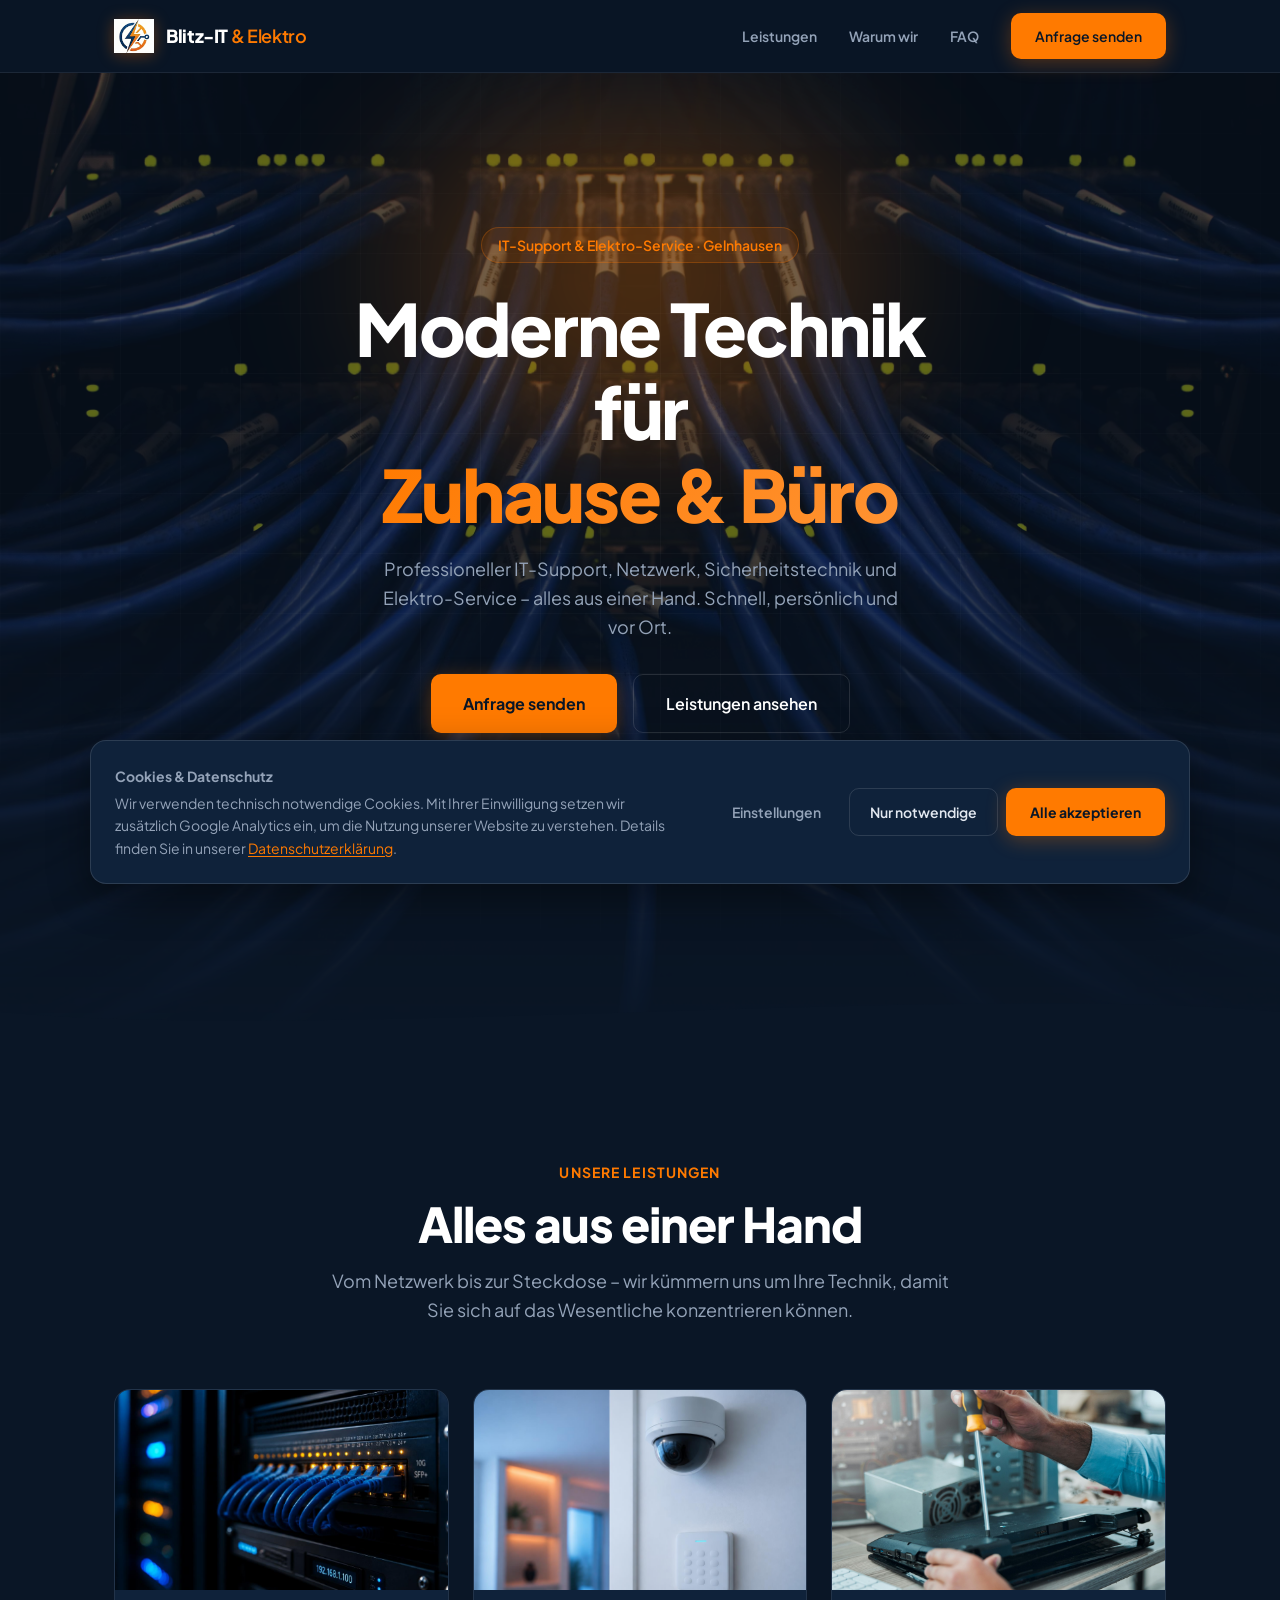
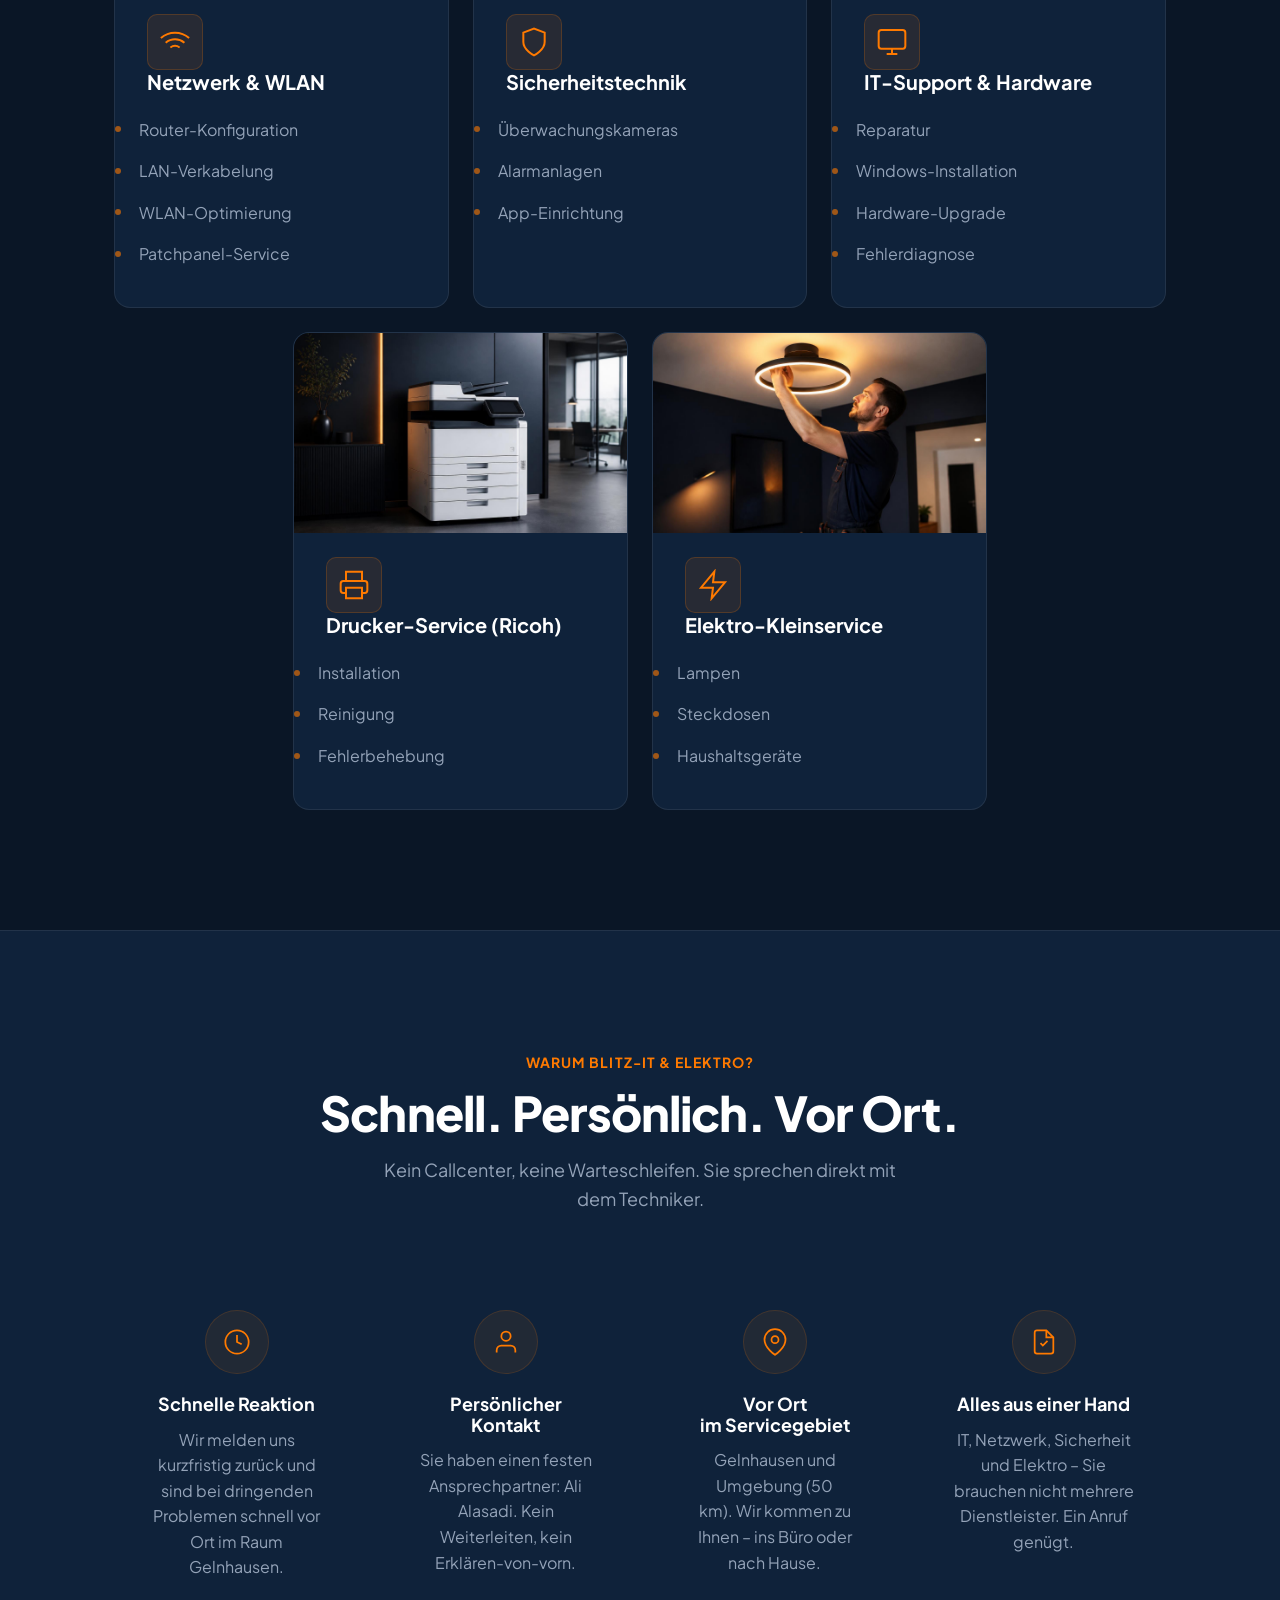
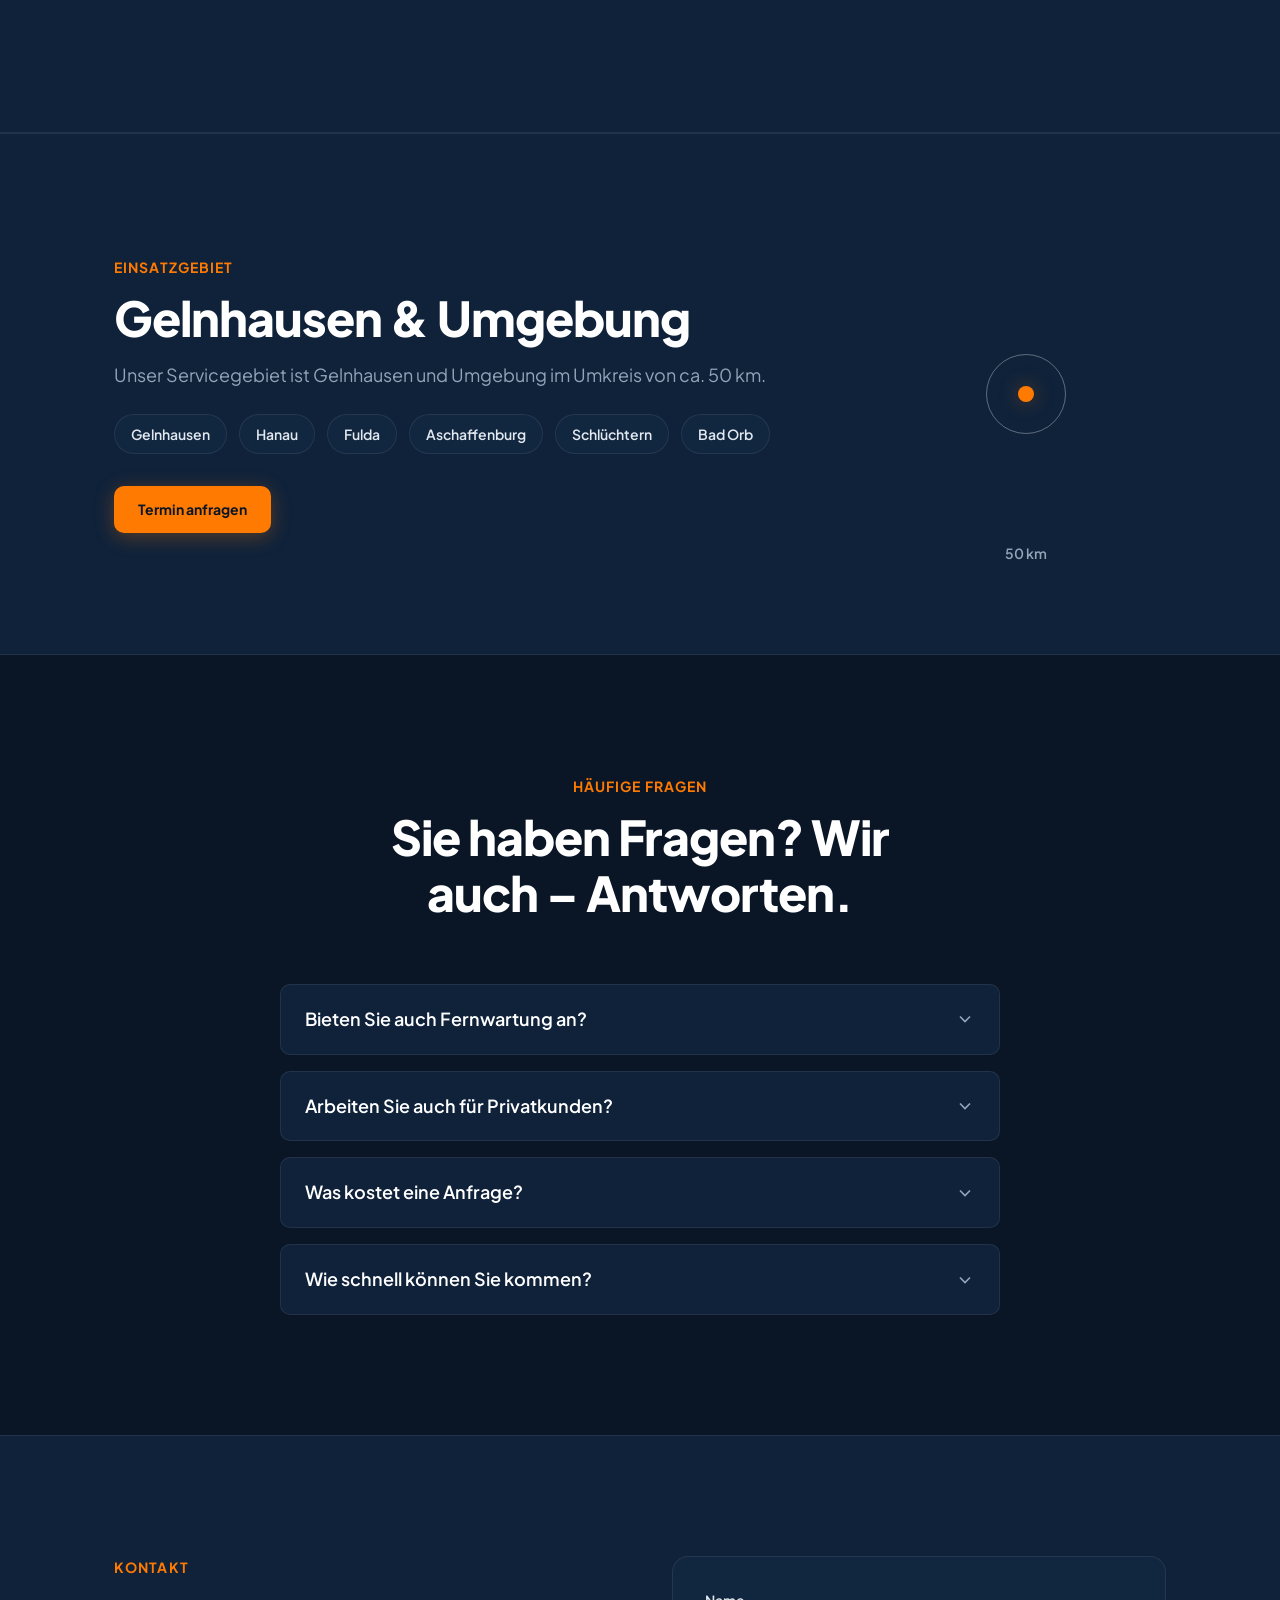
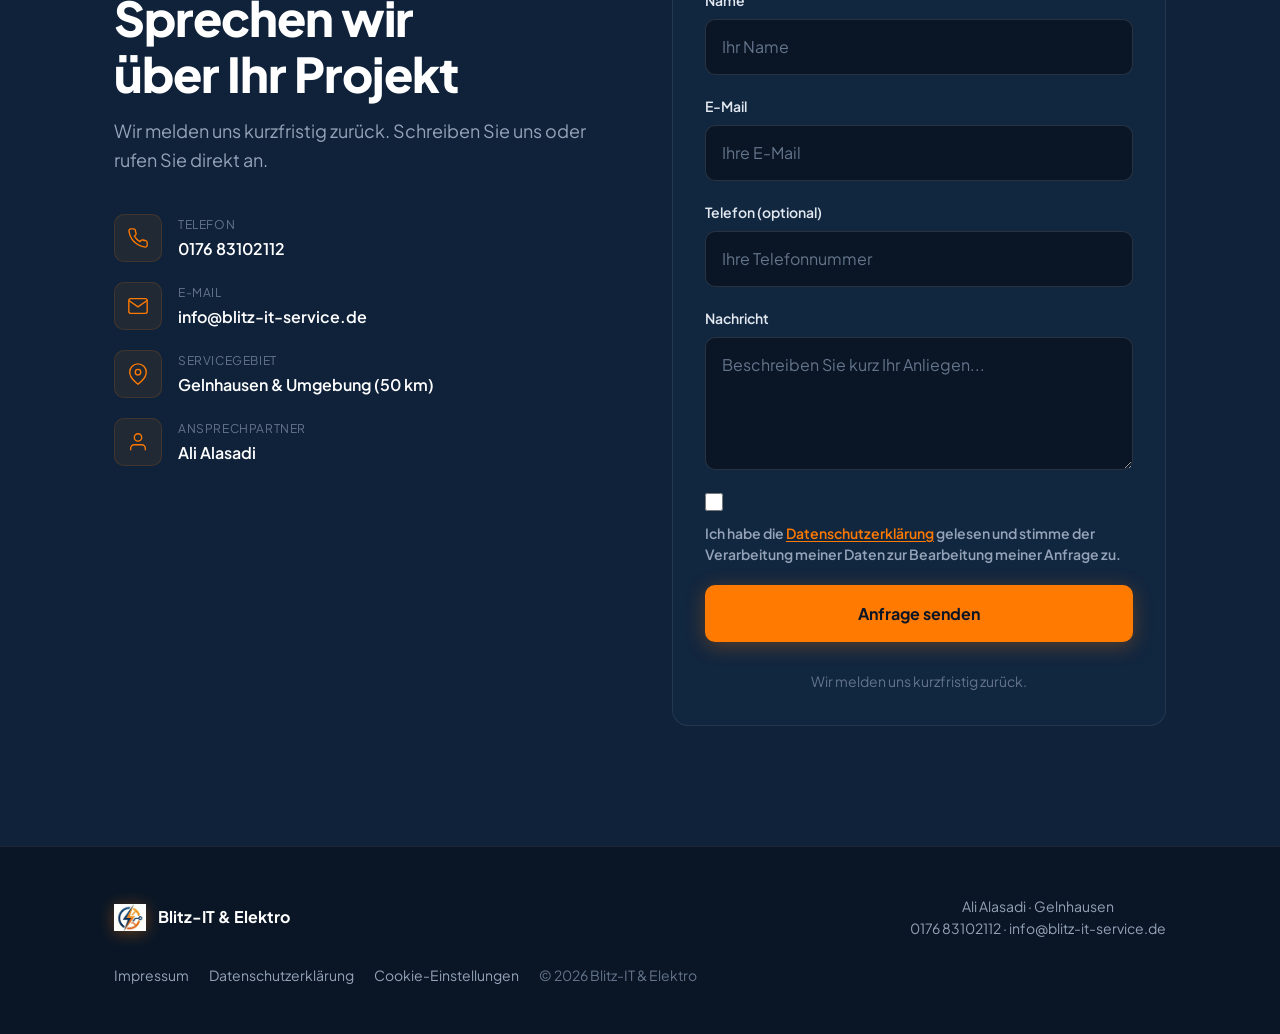
==== commit 52dd67d1: "Add Impressum, Datenschutzerklärung and DSGVO-konformen Cookie-Consent - impressum.html: Anbieterang" ====
--- a/index.html
+++ b/index.html
@@ -1,16 +1,6 @@
 <!DOCTYPE html>
 <html lang="de">
 <head>
-    <!-- Google tag (gtag.js) -->
-    <script async src="https://www.googletagmanager.com/gtag/js?id=G-5QPEHSVQLW"></script>
-    <script>
-      window.dataLayer = window.dataLayer || [];
-      function gtag(){dataLayer.push(arguments);}
-      gtag('js', new Date());
-
-      gtag('config', 'G-5QPEHSVQLW');
-    </script>
-
     <meta charset="UTF-8">
     <meta name="viewport" content="width=device-width, initial-scale=1.0">
     <title>Blitz-IT & Elektro – IT-Support, Netzwerk & Elektro-Service in Gelnhausen</title>
@@ -32,6 +22,9 @@
 
     <!-- Styles -->
     <link rel="stylesheet" href="style.css">
+
+    <!-- Cookie-Consent: Google Analytics wird erst nach Einwilligung geladen -->
+    <script src="cookie-consent.js"></script>
 
     <!-- Structured Data -->
     <script type="application/ld+json">
@@ -435,6 +428,11 @@
                         <textarea name="message" id="message" rows="4" placeholder="Beschreiben Sie kurz Ihr Anliegen..." required></textarea>
                     </div>
 
+                    <div class="form-group form-consent">
+                        <input type="checkbox" name="privacy" id="privacy" required>
+                        <label for="privacy">Ich habe die <a href="datenschutz.html">Datenschutzerklärung</a> gelesen und stimme der Verarbeitung meiner Daten zur Bearbeitung meiner Anfrage zu.</label>
+                    </div>
+
                     <button type="submit" class="btn-primary btn-lg btn-full">Anfrage senden</button>
                     <p class="form-note">Wir melden uns kurzfristig zurück.</p>
                 </form>
@@ -467,8 +465,9 @@
             <p><a href="tel:+4917683102112">0176 83102112</a> · <a href="mailto:info@blitz-it-service.de">info@blitz-it-service.de</a></p>
         </div>
         <div class="footer-legal">
-            <a href="#">Impressum</a>
-            <a href="#">Datenschutzerklärung</a>
+            <a href="impressum.html">Impressum</a>
+            <a href="datenschutz.html">Datenschutzerklärung</a>
+            <a href="#" data-cookie-settings>Cookie-Einstellungen</a>
             <span class="footer-copy">© 2026 Blitz-IT &amp; Elektro</span>
         </div>
     </div>
--- a/style.css
+++ b/style.css
@@ -1,239 +1,1695 @@
-* {
+/* ============================================
+   BLITZ-IT & ELEKTRO — Enhanced Design
+   Dark Navy + Orange — Modern, Professional
+   ============================================ */
+
+/* ===== DESIGN TOKENS ===== */
+:root {
+    /* Colors — Brand */
+    --navy-900: #0a1626;
+    --navy-800: #0f223a;
+    --navy-700: #11263f;
+    --navy-600: #1a3050;
+    --navy-500: #1e3a5c;
+    --navy-400: #2a4a6e;
+    --orange: #ff7a00;
+    --orange-light: #ff9333;
+    --orange-dark: #e66e00;
+    --orange-glow: rgba(255, 122, 0, 0.35);
+    --text-white: #ffffff;
+    --text-light: #e2e8f0;
+    --text-muted: #94a3b8;
+    --text-faint: #64748b;
+    --border-subtle: rgba(255, 255, 255, 0.08);
+    --border-medium: rgba(255, 255, 255, 0.12);
+
+    /* Semantic */
+    --color-bg: var(--navy-900);
+    --color-surface: var(--navy-800);
+    --color-surface-2: var(--navy-700);
+
+    /* Typography */
+    --font-body: 'Plus Jakarta Sans', system-ui, -apple-system, sans-serif;
+
+    /* Type Scale */
+    --text-xs: 0.75rem;
+    --text-sm: 0.875rem;
+    --text-base: 1rem;
+    --text-lg: 1.125rem;
+    --text-xl: 1.25rem;
+    --text-2xl: 1.5rem;
+    --text-3xl: clamp(1.75rem, 1.2rem + 2.5vw, 2.5rem);
+    --text-4xl: clamp(2rem, 1.5rem + 3vw, 3rem);
+    --text-hero: clamp(2.5rem, 1.5rem + 5vw, 4.5rem);
+
+    /* Spacing */
+    --space-1: 0.25rem;
+    --space-2: 0.5rem;
+    --space-3: 0.75rem;
+    --space-4: 1rem;
+    --space-5: 1.25rem;
+    --space-6: 1.5rem;
+    --space-8: 2rem;
+    --space-10: 2.5rem;
+    --space-12: 3rem;
+    --space-16: 4rem;
+    --space-20: 5rem;
+    --space-24: 6rem;
+
+    /* Radius */
+    --radius-sm: 0.375rem;
+    --radius-md: 0.625rem;
+    --radius-lg: 1rem;
+    --radius-xl: 1.5rem;
+    --radius-full: 9999px;
+
+    /* Transitions */
+    --t-fast: 150ms cubic-bezier(0.16, 1, 0.3, 1);
+    --t-base: 250ms cubic-bezier(0.16, 1, 0.3, 1);
+    --t-slow: 400ms cubic-bezier(0.16, 1, 0.3, 1);
+
+    /* Shadows */
+    --shadow-sm: 0 2px 8px rgba(0, 0, 0, 0.2);
+    --shadow-md: 0 4px 20px rgba(0, 0, 0, 0.3);
+    --shadow-lg: 0 12px 40px rgba(0, 0, 0, 0.4);
+    --shadow-orange: 0 4px 20px rgba(255, 122, 0, 0.3);
+
+    /* Layout */
+    --container: 1100px;
+}
+
+/* ===== RESET ===== */
+*, *::before, *::after {
     box-sizing: border-box;
+    margin: 0;
+    padding: 0;
+}
+
+html {
+    -webkit-font-smoothing: antialiased;
+    -moz-osx-font-smoothing: grayscale;
+    text-rendering: optimizeLegibility;
+    scroll-behavior: smooth;
+    scroll-padding-top: 80px;
 }
 
 body {
-    overflow-x: hidden; /* يمنع ظهور شريط التمرير الأفقي */
+    font-family: var(--font-body);
+    font-size: var(--text-base);
+    line-height: 1.6;
+    color: var(--text-light);
+    background-color: var(--color-bg);
+    overflow-x: hidden;
+    min-height: 100dvh;
+}
+
+img, svg { display: block; max-width: 100%; height: auto; }
+ul[role="list"] { list-style: none; }
+a { text-decoration: none; color: inherit; }
+button { cursor: pointer; font: inherit; border: none; background: none; color: inherit; }
+input, textarea { font: inherit; color: inherit; }
+
+h1, h2, h3, h4 {
+    text-wrap: balance;
+    line-height: 1.15;
+    color: var(--text-white);
+    font-weight: 700;
+}
+
+p, li {
+    text-wrap: pretty;
+    max-width: 72ch;
+}
+
+::selection {
+    background: var(--orange);
+    color: var(--navy-900);
+}
+
+:focus-visible {
+    outline: 2px solid var(--orange);
+    outline-offset: 3px;
+    border-radius: var(--radius-sm);
+}
+
+/* ===== LAYOUT ===== */
+.container {
     width: 100%;
-}
-
-Body {
-    margin: 0;
-    font-family: 'Segoe UI', Arial, sans-serif;
-    background: #0A1A2F;
-    color: #fff;
-}
-
-/* HEADER */
-header {
-    background: #0F223A;
-    border-bottom: 1px solid #1E3A5C;
-    padding: 15px 0;
-}
-
-.header-flex {
+    max-width: var(--container);
+    margin: 0 auto;
+    padding: 0 var(--space-6);
+}
+
+/* ===== BUTTONS ===== */
+.btn-primary {
+    display: inline-flex;
+    align-items: center;
+    justify-content: center;
+    gap: var(--space-2);
+    background: var(--orange);
+    color: var(--navy-900) !important;
+    font-weight: 700;
+    font-size: var(--text-sm);
+    padding: 12px 24px;
+    border-radius: var(--radius-md);
+    transition: all var(--t-base);
+    box-shadow: var(--shadow-orange);
+    white-space: nowrap;
+}
+
+.btn-primary:hover {
+    background: var(--orange-light);
+    transform: translateY(-2px);
+    box-shadow: 0 6px 28px rgba(255, 122, 0, 0.4);
+}
+
+.btn-primary:active {
+    transform: translateY(0);
+}
+
+.btn-secondary {
+    display: inline-flex;
+    align-items: center;
+    justify-content: center;
+    gap: var(--space-2);
+    background: transparent;
+    color: var(--text-white);
+    font-weight: 600;
+    font-size: var(--text-sm);
+    padding: 12px 24px;
+    border-radius: var(--radius-md);
+    border: 1px solid var(--border-medium);
+    transition: all var(--t-base);
+    white-space: nowrap;
+}
+
+.btn-secondary:hover {
+    background: var(--navy-700);
+    border-color: var(--orange);
+    color: var(--orange);
+}
+
+.btn-lg {
+    padding: 16px 32px;
+    font-size: var(--text-base);
+}
+
+.btn-full {
+    width: 100%;
+}
+
+/* ===== HEADER ===== */
+.site-header {
+    position: sticky;
+    top: 0;
+    z-index: 100;
+    background: rgba(10, 22, 38, 0.85);
+    backdrop-filter: blur(16px);
+    -webkit-backdrop-filter: blur(16px);
+    border-bottom: 1px solid var(--border-subtle);
+    transition: all var(--t-base);
+}
+
+.site-header.scrolled {
+    background: rgba(10, 22, 38, 0.95);
+    box-shadow: var(--shadow-md);
+}
+
+.header-inner {
     display: flex;
     justify-content: space-between;
     align-items: center;
-}
-
-.logo {
-    height: 55px;
+    height: 72px;
+}
+
+.logo-area {
+    display: flex;
+    align-items: center;
+    gap: var(--space-3);
+}
+
+.logo-icon {
+    flex-shrink: 0;
+    filter: drop-shadow(0 2px 8px var(--orange-glow));
+    transition: transform var(--t-base);
+}
+
+.logo-area:hover .logo-icon {
+    transform: scale(1.1) rotate(-5deg);
 }
 
 .brand {
-    font-size: 20px;
-    font-weight: bold;
-    margin-left: 10px;
-    color: #fff;
-}
-
-nav a {
-    margin-left: 20px;
-    text-decoration: none;
-    color: #cfd9e6;
+    font-size: var(--text-lg);
+    font-weight: 800;
+    color: var(--text-white);
+    letter-spacing: -0.02em;
+}
+
+.brand-accent {
+    color: var(--orange);
     font-weight: 600;
 }
 
-.btn-orange {
-    background: #ff7a00;
-    padding: 10px 18px;
-    color: white !important;
-    border-radius: 6px;
-}
-
-.big {
-    padding: 14px 25px;
-    font-size: 18px;
-}
-
-/* HERO */
+.main-nav {
+    display: flex;
+    align-items: center;
+    gap: var(--space-8);
+}
+
+.main-nav a {
+    font-size: var(--text-sm);
+    font-weight: 600;
+    color: var(--text-muted);
+    transition: color var(--t-fast);
+}
+
+.main-nav a:hover {
+    color: var(--text-white);
+}
+
+.main-nav a.btn-primary {
+    color: var(--navy-900) !important;
+}
+
+.menu-toggle {
+    display: none;
+    flex-direction: column;
+    gap: 5px;
+    padding: 8px;
+}
+
+.menu-toggle span {
+    width: 24px;
+    height: 2px;
+    background: var(--text-white);
+    border-radius: 2px;
+    transition: all var(--t-base);
+}
+
+.menu-toggle.active span:nth-child(1) {
+    transform: translateY(7px) rotate(45deg);
+}
+.menu-toggle.active span:nth-child(2) {
+    opacity: 0;
+}
+.menu-toggle.active span:nth-child(3) {
+    transform: translateY(-7px) rotate(-45deg);
+}
+
+/* ===== MOBILE MENU ===== */
+.mobile-menu {
+    position: fixed;
+    top: 72px;
+    left: 0;
+    right: 0;
+    background: var(--navy-800);
+    border-bottom: 1px solid var(--border-subtle);
+    transform: translateY(-100%);
+    opacity: 0;
+    transition: all var(--t-base);
+    z-index: 99;
+    pointer-events: none;
+}
+
+.mobile-menu.open {
+    transform: translateY(0);
+    opacity: 1;
+    pointer-events: auto;
+}
+
+.mobile-menu nav {
+    display: flex;
+    flex-direction: column;
+    padding: var(--space-6);
+    gap: var(--space-4);
+}
+
+.mobile-menu a {
+    font-size: var(--text-lg);
+    font-weight: 600;
+    color: var(--text-light);
+    padding: var(--space-2) 0;
+}
+
+.mobile-menu a:hover {
+    color: var(--orange);
+}
+
+.mobile-cta {
+    margin-top: var(--space-2);
+}
+
+/* ===== HERO ===== */
 .hero {
-    background: linear-gradient(#0A1A2Fcc, #0A1A2Fcc), url('hero.jpg');
-    background-size: cover;
-    background-position: center;
-    padding: 140px 0;
+    position: relative;
+    padding: clamp(80px, 12vw, 160px) 0 clamp(100px, 14vw, 180px);
+    overflow: hidden;
+}
+
+.hero-bg {
+    position: absolute;
+    inset: 0;
+    z-index: 0;
+}
+
+.hero-photo {
+    position: absolute;
+    inset: 0;
+    background: url('hero.jpg') center / cover no-repeat;
+    opacity: 0.35;
+    mask-image: linear-gradient(to bottom, black 0%, black 50%, transparent 100%);
+    -webkit-mask-image: linear-gradient(to bottom, black 0%, black 50%, transparent 100%);
+}
+
+.hero-grid {
+    position: absolute;
+    inset: 0;
+    background-image:
+        linear-gradient(rgba(255, 255, 255, 0.03) 1px, transparent 1px),
+        linear-gradient(90deg, rgba(255, 255, 255, 0.03) 1px, transparent 1px);
+    background-size: 60px 60px;
+    mask-image: radial-gradient(ellipse 80% 60% at 50% 40%, black, transparent);
+    -webkit-mask-image: radial-gradient(ellipse 80% 60% at 50% 40%, black, transparent);
+}
+
+.hero-glow {
+    position: absolute;
+    top: -10%;
+    left: 50%;
+    transform: translateX(-50%);
+    width: 800px;
+    height: 600px;
+    background: radial-gradient(ellipse, var(--orange-glow) 0%, transparent 60%);
+    filter: blur(60px);
+    animation: glow-pulse 6s ease-in-out infinite;
+}
+
+@keyframes glow-pulse {
+    0%, 100% { opacity: 0.5; transform: translateX(-50%) scale(1); }
+    50% { opacity: 0.8; transform: translateX(-50%) scale(1.1); }
+}
+
+.hero-content {
+    position: relative;
+    z-index: 1;
     text-align: center;
-    color: white;
-}
-
-/* SERVICES */
+    max-width: 720px;
+}
+
+.hero-badge {
+    display: inline-block;
+    font-size: var(--text-sm);
+    font-weight: 600;
+    color: var(--orange);
+    background: rgba(255, 122, 0, 0.1);
+    border: 1px solid rgba(255, 122, 0, 0.25);
+    padding: 6px 16px;
+    border-radius: var(--radius-full);
+    margin-bottom: var(--space-6);
+    animation: fade-up 600ms ease-out;
+}
+
+.hero h1 {
+    font-size: var(--text-hero);
+    font-weight: 800;
+    letter-spacing: -0.03em;
+    margin-bottom: var(--space-5);
+    animation: fade-up 600ms 100ms ease-out backwards;
+}
+
+.hero-highlight {
+    background: linear-gradient(135deg, var(--orange), var(--orange-light));
+    -webkit-background-clip: text;
+    background-clip: text;
+    -webkit-text-fill-color: transparent;
+}
+
+.hero-subtitle {
+    font-size: var(--text-lg);
+    color: var(--text-muted);
+    max-width: 540px;
+    margin: 0 auto var(--space-8);
+    animation: fade-up 600ms 200ms ease-out backwards;
+}
+
+.hero-actions {
+    display: flex;
+    gap: var(--space-4);
+    justify-content: center;
+    flex-wrap: wrap;
+    animation: fade-up 600ms 300ms ease-out backwards;
+}
+
+.hero-stats {
+    display: flex;
+    gap: var(--space-12);
+    justify-content: center;
+    margin-top: var(--space-16);
+    animation: fade-up 600ms 400ms ease-out backwards;
+}
+
+.hero-stat {
+    display: flex;
+    flex-direction: column;
+    align-items: center;
+}
+
+.stat-number {
+    font-size: var(--text-2xl);
+    font-weight: 800;
+    color: var(--orange);
+}
+
+.stat-label {
+    font-size: var(--text-sm);
+    color: var(--text-muted);
+    margin-top: var(--space-1);
+}
+
+.hero-wave {
+    position: absolute;
+    bottom: -1px;
+    left: 0;
+    right: 0;
+    z-index: 1;
+    line-height: 0;
+}
+
+.hero-wave svg {
+    width: 100%;
+    height: 60px;
+}
+
+@keyframes fade-up {
+    from {
+        opacity: 0;
+        transform: translateY(20px);
+    }
+    to {
+        opacity: 1;
+        transform: translateY(0);
+    }
+}
+
+/* ===== SECTION HEADER ===== */
+.section-header {
+    text-align: center;
+    max-width: 640px;
+    margin: 0 auto var(--space-16);
+}
+
+.section-eyebrow {
+    font-size: var(--text-sm);
+    font-weight: 700;
+    color: var(--orange);
+    text-transform: uppercase;
+    letter-spacing: 0.08em;
+    margin-bottom: var(--space-3);
+}
+
+.section-header h2 {
+    font-size: var(--text-4xl);
+    font-weight: 800;
+    letter-spacing: -0.02em;
+    margin-bottom: var(--space-4);
+}
+
+.section-desc {
+    font-size: var(--text-lg);
+    color: var(--text-muted);
+}
+
+/* ===== SERVICES ===== */
 .services {
-    padding: 70px 0;
+    padding: clamp(60px, 10vw, 120px) 0;
 }
 
 .service-grid {
     display: grid;
     grid-template-columns: repeat(auto-fit, minmax(280px, 1fr));
-    gap: 25px;
+    gap: var(--space-6);
+}
+
+@media (min-width: 960px) {
+    .service-grid {
+        grid-template-columns: repeat(6, 1fr);
+    }
+    .service-card {
+        grid-column: span 2;
+    }
+    .service-card:nth-child(4) {
+        grid-column: 2 / span 2;
+    }
+    .service-card:nth-child(5) {
+        grid-column: 4 / span 2;
+    }
 }
 
 .service-card {
-    background: #11263F;
-    border-radius: 12px;
+    background: var(--navy-800);
+    border: 1px solid var(--border-subtle);
+    border-radius: var(--radius-lg);
+    padding: 0 0 var(--space-8) 0;
+    transition: all var(--t-base);
+    position: relative;
     overflow: hidden;
-    box-shadow: 0 4px 15px rgba(0,0,0,0.4);
-    padding-bottom: 20px;
-}
-
-.service-card img {
+}
+
+.service-image {
     width: 100%;
-    height: 180px;
+    height: 200px;
+    overflow: hidden;
+    position: relative;
+}
+
+.service-image img {
+    width: 100%;
+    height: 100%;
     object-fit: cover;
+    transition: transform var(--t-slow);
+}
+
+.service-card:hover .service-image img {
+    transform: scale(1.08);
+}
+
+.service-card .service-icon {
+    margin: var(--space-6) var(--space-8) 0;
 }
 
 .service-card h3 {
-    padding: 15px 20px 0;
-    color: #fff;
+    padding: 0 var(--space-8);
 }
 
 .service-card ul {
-    padding: 0 35px;
-    color: #cfd9e6;
-}
-
-/* CONTACT */
+    padding: 0 var(--space-8);
+}
+
+.service-card::before {
+    content: "";
+    position: absolute;
+    top: 0;
+    left: 0;
+    right: 0;
+    height: 3px;
+    background: linear-gradient(90deg, var(--orange), var(--orange-light));
+    transform: scaleX(0);
+    transform-origin: left;
+    transition: transform var(--t-base);
+    z-index: 2;
+}
+
+.service-card:hover {
+    border-color: var(--border-medium);
+    transform: translateY(-4px);
+    box-shadow: var(--shadow-lg);
+}
+
+.service-card:hover::before {
+    transform: scaleX(1);
+}
+
+.service-icon {
+    width: 56px;
+    height: 56px;
+    display: flex;
+    align-items: center;
+    justify-content: center;
+    background: rgba(255, 122, 0, 0.1);
+    border: 1px solid rgba(255, 122, 0, 0.2);
+    border-radius: var(--radius-md);
+    color: var(--orange);
+    margin-bottom: var(--space-5);
+    transition: all var(--t-base);
+}
+
+.service-card:hover .service-icon {
+    background: var(--orange);
+    color: var(--navy-900);
+    transform: scale(1.05);
+}
+
+.service-card h3 {
+    font-size: var(--text-xl);
+    font-weight: 700;
+    margin-bottom: var(--space-4);
+}
+
+.service-card ul {
+    list-style: none;
+    padding: 0;
+}
+
+.service-card li {
+    font-size: var(--text-base);
+    color: var(--text-muted);
+    padding: var(--space-2) 0;
+    padding-left: var(--space-6);
+    position: relative;
+}
+
+.service-card li::before {
+    content: "";
+    position: absolute;
+    left: 0;
+    top: 50%;
+    transform: translateY(-50%);
+    width: 6px;
+    height: 6px;
+    border-radius: 50%;
+    background: var(--orange);
+    opacity: 0.6;
+}
+
+/* ===== WHY US ===== */
+.why-us {
+    padding: clamp(60px, 10vw, 120px) 0;
+    background: var(--navy-800);
+    border-top: 1px solid var(--border-subtle);
+    border-bottom: 1px solid var(--border-subtle);
+}
+
+.why-grid {
+    display: grid;
+    grid-template-columns: repeat(auto-fit, minmax(240px, 1fr));
+    gap: var(--space-6);
+}
+
+.why-card {
+    text-align: center;
+    padding: var(--space-8);
+}
+
+.why-icon {
+    width: 64px;
+    height: 64px;
+    display: flex;
+    align-items: center;
+    justify-content: center;
+    margin: 0 auto var(--space-5);
+    background: rgba(255, 122, 0, 0.08);
+    border: 1px solid rgba(255, 122, 0, 0.15);
+    border-radius: var(--radius-full);
+    color: var(--orange);
+    transition: all var(--t-base);
+}
+
+.why-card:hover .why-icon {
+    background: var(--orange);
+    color: var(--navy-900);
+    transform: scale(1.1);
+}
+
+.why-card h3 {
+    font-size: var(--text-lg);
+    font-weight: 700;
+    margin-bottom: var(--space-3);
+}
+
+.why-card p {
+    font-size: var(--text-base);
+    color: var(--text-muted);
+    max-width: 280px;
+    margin: 0 auto;
+}
+
+/* ===== PROCESS ===== */
+.process {
+    padding: clamp(60px, 10vw, 120px) 0;
+}
+
+.process-steps {
+    display: flex;
+    align-items: stretch;
+    gap: var(--space-4);
+    max-width: 900px;
+    margin: 0 auto;
+}
+
+.step {
+    flex: 1;
+    text-align: center;
+    padding: var(--space-8);
+    background: var(--navy-800);
+    border: 1px solid var(--border-subtle);
+    border-radius: var(--radius-lg);
+    transition: all var(--t-base);
+}
+
+.step:hover {
+    border-color: rgba(255, 122, 0, 0.3);
+    transform: translateY(-4px);
+}
+
+.step-number {
+    width: 48px;
+    height: 48px;
+    display: flex;
+    align-items: center;
+    justify-content: center;
+    margin: 0 auto var(--space-5);
+    background: var(--orange);
+    color: var(--navy-900);
+    font-size: var(--text-xl);
+    font-weight: 800;
+    border-radius: var(--radius-full);
+    box-shadow: var(--shadow-orange);
+}
+
+.step h3 {
+    font-size: var(--text-lg);
+    font-weight: 700;
+    margin-bottom: var(--space-3);
+}
+
+.step p {
+    font-size: var(--text-base);
+    color: var(--text-muted);
+}
+
+.step-connector {
+    display: flex;
+    align-items: center;
+    flex: 0 0 40px;
+}
+
+.step-connector::before {
+    content: "";
+    width: 100%;
+    height: 2px;
+    background: linear-gradient(90deg, transparent, var(--border-medium), transparent);
+}
+
+/* ===== SERVICE AREA ===== */
+.service-area {
+    padding: clamp(60px, 10vw, 120px) 0;
+    background: var(--navy-800);
+    border-top: 1px solid var(--border-subtle);
+    border-bottom: 1px solid var(--border-subtle);
+}
+
+.service-area .container {
+    display: flex;
+    align-items: center;
+    gap: var(--space-16);
+}
+
+.area-content {
+    flex: 1;
+}
+
+.area-content h2 {
+    font-size: var(--text-4xl);
+    font-weight: 800;
+    margin-bottom: var(--space-4);
+    letter-spacing: -0.02em;
+}
+
+.area-desc {
+    font-size: var(--text-lg);
+    color: var(--text-muted);
+    margin-bottom: var(--space-6);
+}
+
+.area-list {
+    display: flex;
+    flex-wrap: wrap;
+    gap: var(--space-3);
+    margin-bottom: var(--space-8);
+    list-style: none;
+    padding: 0;
+}
+
+.area-list li {
+    font-size: var(--text-sm);
+    font-weight: 600;
+    color: var(--text-light);
+    background: var(--navy-700);
+    border: 1px solid var(--border-subtle);
+    padding: 8px 16px;
+    border-radius: var(--radius-full);
+    transition: all var(--t-fast);
+}
+
+.area-list li:hover {
+    border-color: var(--orange);
+    color: var(--orange);
+}
+
+.area-visual {
+    flex: 0 0 280px;
+    display: flex;
+    justify-content: center;
+}
+
+.area-circle {
+    position: relative;
+    width: 280px;
+    height: 280px;
+    display: flex;
+    align-items: center;
+    justify-content: center;
+}
+
+.area-center-dot {
+    width: 16px;
+    height: 16px;
+    background: var(--orange);
+    border-radius: 50%;
+    box-shadow: 0 0 20px var(--orange-glow);
+    z-index: 2;
+}
+
+.area-ring {
+    position: absolute;
+    border: 1px solid var(--border-medium);
+    border-radius: 50%;
+    animation: ring-expand 4s ease-out infinite;
+}
+
+.area-ring-1 {
+    width: 80px;
+    height: 80px;
+    animation-delay: 0s;
+}
+
+.area-ring-2 {
+    width: 80px;
+    height: 80px;
+    animation-delay: 1.3s;
+}
+
+.area-ring-3 {
+    width: 80px;
+    height: 80px;
+    animation-delay: 2.6s;
+}
+
+@keyframes ring-expand {
+    0% {
+        width: 80px;
+        height: 80px;
+        opacity: 0.8;
+        border-color: var(--orange);
+    }
+    100% {
+        width: 280px;
+        height: 280px;
+        opacity: 0;
+        border-color: var(--border-medium);
+    }
+}
+
+.area-label {
+    position: absolute;
+    bottom: -30px;
+    left: 50%;
+    transform: translateX(-50%);
+    font-size: var(--text-sm);
+    font-weight: 600;
+    color: var(--text-muted);
+}
+
+/* ===== FAQ ===== */
+.faq {
+    padding: clamp(60px, 10vw, 120px) 0;
+}
+
+.faq-list {
+    max-width: 720px;
+    margin: 0 auto;
+    display: flex;
+    flex-direction: column;
+    gap: var(--space-4);
+}
+
+.faq-item {
+    background: var(--navy-800);
+    border: 1px solid var(--border-subtle);
+    border-radius: var(--radius-md);
+    overflow: hidden;
+    transition: border-color var(--t-base);
+}
+
+.faq-item[open] {
+    border-color: rgba(255, 122, 0, 0.3);
+}
+
+.faq-item summary {
+    display: flex;
+    justify-content: space-between;
+    align-items: center;
+    gap: var(--space-4);
+    padding: var(--space-5) var(--space-6);
+    font-size: var(--text-lg);
+    font-weight: 600;
+    color: var(--text-white);
+    cursor: pointer;
+    list-style: none;
+    transition: color var(--t-fast);
+}
+
+.faq-item summary::-webkit-details-marker { display: none; }
+.faq-item summary::marker { display: none; }
+
+.faq-item summary:hover {
+    color: var(--orange);
+}
+
+.faq-icon {
+    flex-shrink: 0;
+    color: var(--text-muted);
+    transition: transform var(--t-base);
+}
+
+.faq-item[open] .faq-icon {
+    transform: rotate(180deg);
+    color: var(--orange);
+}
+
+.faq-answer {
+    padding: 0 var(--space-6) var(--space-5);
+}
+
+.faq-answer p {
+    color: var(--text-muted);
+    font-size: var(--text-base);
+}
+
+/* ===== CONTACT ===== */
 .contact {
-    background: #081524;
-    color: white;
-    padding: 100px 0;
+    padding: clamp(60px, 10vw, 120px) 0;
+    background: var(--navy-800);
+    border-top: 1px solid var(--border-subtle);
+}
+
+.contact-grid {
+    display: grid;
+    grid-template-columns: 1fr 1fr;
+    gap: var(--space-16);
+    align-items: start;
+}
+
+.contact-info h2 {
+    font-size: var(--text-4xl);
+    font-weight: 800;
+    margin-bottom: var(--space-4);
+    letter-spacing: -0.02em;
+}
+
+.contact-desc {
+    font-size: var(--text-lg);
+    color: var(--text-muted);
+    margin-bottom: var(--space-10);
+}
+
+.contact-details {
+    display: flex;
+    flex-direction: column;
+    gap: var(--space-5);
+}
+
+.contact-item {
+    display: flex;
+    align-items: center;
+    gap: var(--space-4);
+    transition: transform var(--t-fast);
+}
+
+a.contact-item:hover {
+    transform: translateX(4px);
+}
+
+.contact-item-icon {
+    flex-shrink: 0;
+    width: 48px;
+    height: 48px;
+    display: flex;
+    align-items: center;
+    justify-content: center;
+    background: rgba(255, 122, 0, 0.08);
+    border: 1px solid rgba(255, 122, 0, 0.15);
+    border-radius: var(--radius-md);
+    color: var(--orange);
+}
+
+.contact-label {
+    display: block;
+    font-size: var(--text-xs);
+    color: var(--text-faint);
+    text-transform: uppercase;
+    letter-spacing: 0.05em;
+    margin-bottom: 2px;
+}
+
+.contact-value {
+    display: block;
+    font-size: var(--text-base);
+    font-weight: 600;
+    color: var(--text-white);
+}
+
+a.contact-item:hover .contact-value {
+    color: var(--orange);
+}
+
+/* Contact Form */
+.contact-form-wrap {
+    background: var(--navy-700);
+    border: 1px solid var(--border-subtle);
+    border-radius: var(--radius-lg);
+    padding: var(--space-8);
+}
+
+.contact-form {
+    display: flex;
+    flex-direction: column;
+    gap: var(--space-5);
+}
+
+.form-group {
+    display: flex;
+    flex-direction: column;
+    gap: var(--space-2);
+}
+
+.form-group label {
+    font-size: var(--text-sm);
+    font-weight: 600;
+    color: var(--text-light);
+}
+
+.form-group input,
+.form-group textarea {
+    padding: 14px 16px;
+    background: var(--navy-900);
+    border: 1px solid var(--border-medium);
+    border-radius: var(--radius-md);
+    color: var(--text-white);
+    font-size: var(--text-base);
+    transition: all var(--t-fast);
+    resize: vertical;
+}
+
+.form-group input::placeholder,
+.form-group textarea::placeholder {
+    color: var(--text-faint);
+}
+
+.form-group input:focus,
+.form-group textarea:focus {
+    outline: none;
+    border-color: var(--orange);
+    box-shadow: 0 0 0 3px rgba(255, 122, 0, 0.15);
+}
+
+.form-note {
+    font-size: var(--text-sm);
+    color: var(--text-faint);
     text-align: center;
-}
-
-.contact form {
-    width: 60%;
-    margin: auto;
-    display: flex;
-    flex-direction: column;
-}
-
-.contact input,
-.contact textarea {
-    margin: 10px 0;
-    padding: 12px; /* هذا للموبايل فقط */
-    border-radius: 6px;
-    border: none;
-}
-
-.contact button {
-    margin-top: 10px;
-    border: none;
-    padding: 14px;
-    border-radius: 6px;
-    font-size: 18px;
-}
-
-/* 🔵 هنا بالضبط تحط تكبير النص */
-.contact h2 {
-    font-size: 32px;
-}
-
-.contact p {
-    font-size: 20px;
-    line-height: 1.6;
-}
-
-/* FOOTER */
-footer {
-    background: #000;
-    color: white;
+    margin-top: var(--space-2);
+}
+
+/* ===== MOBILE CTA ===== */
+.mobile-bottom-cta {
+    display: none;
+    position: fixed;
+    bottom: 0;
+    left: 0;
+    right: 0;
+    z-index: 90;
+    background: rgba(10, 22, 38, 0.95);
+    backdrop-filter: blur(16px);
+    -webkit-backdrop-filter: blur(16px);
+    border-top: 1px solid var(--border-medium);
+    padding: var(--space-3) var(--space-4);
+    gap: var(--space-3);
+    align-items: center;
+}
+
+.mobile-cta-call {
+    flex-shrink: 0;
+    width: 52px;
+    height: 52px;
+    display: flex;
+    align-items: center;
+    justify-content: center;
+    background: var(--navy-700);
+    border: 1px solid var(--border-medium);
+    border-radius: var(--radius-md);
+    color: var(--orange);
+    transition: all var(--t-fast);
+}
+
+.mobile-cta-call:hover {
+    background: var(--navy-600);
+    border-color: var(--orange);
+}
+
+.mobile-cta-btn {
+    flex: 1;
+}
+
+/* ===== FOOTER ===== */
+.site-footer {
+    background: var(--navy-900);
+    border-top: 1px solid var(--border-subtle);
+    padding: var(--space-12) 0;
+}
+
+.footer-inner {
+    display: flex;
+    justify-content: space-between;
+    align-items: center;
+    flex-wrap: wrap;
+    gap: var(--space-6);
+}
+
+.footer-brand {
+    display: flex;
+    align-items: center;
+    gap: var(--space-3);
+    font-size: var(--text-base);
+    font-weight: 700;
+    color: var(--text-white);
+}
+
+.footer-info {
     text-align: center;
-    padding: 15px;
-}
-
-@media (min-width: 769px) {
-    .contact input,
-    .contact textarea {
-        padding: 20px; /* الكمبيوتر فقط */
-        font-size: 18px;
-    }
-}
-
-/* ===========================
-   MOBILE FIXES ONLY
-   =========================== */
+}
+
+.footer-info p {
+    font-size: var(--text-sm);
+    color: var(--text-muted);
+}
+
+.footer-info a {
+    color: var(--text-muted);
+    transition: color var(--t-fast);
+}
+
+.footer-info a:hover {
+    color: var(--orange);
+}
+
+.footer-legal {
+    display: flex;
+    align-items: center;
+    gap: var(--space-5);
+    font-size: var(--text-sm);
+}
+
+.footer-legal a {
+    color: var(--text-muted);
+    transition: color var(--t-fast);
+}
+
+.footer-legal a:hover {
+    color: var(--orange);
+}
+
+.footer-copy {
+    color: var(--text-faint);
+}
+
+/* ===== SCROLL REVEAL ===== */
+.reveal {
+    opacity: 0;
+    transform: translateY(30px);
+    transition: opacity 600ms ease-out, transform 600ms ease-out;
+}
+
+.reveal.visible {
+    opacity: 1;
+    transform: translateY(0);
+}
+
+/* ===== LEGAL PAGES (Impressum / Datenschutz) ===== */
+.legal-page {
+    padding: calc(72px + var(--space-16)) 0 var(--space-20);
+}
+
+.legal-container {
+    max-width: 800px;
+}
+
+.legal-page h1 {
+    font-size: var(--text-4xl);
+    margin-bottom: var(--space-4);
+}
+
+.legal-intro {
+    color: var(--text-muted);
+    font-size: var(--text-lg);
+    margin-bottom: var(--space-10);
+}
+
+.legal-toc {
+    background: var(--color-surface);
+    border: 1px solid var(--border-subtle);
+    border-radius: var(--radius-lg);
+    padding: var(--space-6) var(--space-8);
+    margin-bottom: var(--space-12);
+}
+
+.legal-toc ol {
+    padding-left: var(--space-5);
+    columns: 2;
+    column-gap: var(--space-8);
+    font-size: var(--text-sm);
+}
+
+.legal-toc li { margin: var(--space-1) 0; break-inside: avoid; }
+.legal-toc a { color: var(--text-muted); transition: color var(--t-fast); }
+.legal-toc a:hover { color: var(--orange); }
+
+.legal-section {
+    margin-bottom: var(--space-10);
+    scroll-margin-top: 90px;
+}
+
+.legal-section h2 {
+    font-size: var(--text-2xl);
+    margin-bottom: var(--space-4);
+    padding-bottom: var(--space-2);
+    border-bottom: 1px solid var(--border-subtle);
+}
+
+.legal-section p,
+.legal-section li {
+    color: var(--text-light);
+    margin-bottom: var(--space-3);
+}
+
+.legal-section ul {
+    padding-left: var(--space-5);
+    margin-bottom: var(--space-4);
+}
+
+.legal-section a:not(.btn-secondary) {
+    color: var(--orange);
+    text-decoration: underline;
+    text-underline-offset: 3px;
+}
+
+.legal-section a:not(.btn-secondary):hover { color: var(--orange-light); }
+
+.legal-section code {
+    font-family: ui-monospace, SFMono-Regular, Menlo, monospace;
+    font-size: 0.9em;
+    background: var(--color-surface-2);
+    padding: 2px 6px;
+    border-radius: var(--radius-sm);
+}
+
+.legal-address {
+    font-style: normal;
+    line-height: 1.8;
+    background: var(--color-surface);
+    border-left: 3px solid var(--orange);
+    border-radius: var(--radius-md);
+    padding: var(--space-4) var(--space-6);
+    margin-bottom: var(--space-4);
+}
+
+.legal-todo {
+    background: rgba(255, 122, 0, 0.18);
+    color: var(--orange-light);
+    padding: 1px 6px;
+    border-radius: var(--radius-sm);
+    font-weight: 600;
+}
+
+.legal-back { margin-top: var(--space-12); }
+
+/* ===== CONTACT FORM CONSENT ===== */
+.form-consent {
+    display: flex;
+    align-items: flex-start;
+    gap: var(--space-3);
+}
+
+.form-consent input[type="checkbox"] {
+    flex-shrink: 0;
+    width: 18px;
+    height: 18px;
+    margin-top: 3px;
+    accent-color: var(--orange);
+    cursor: pointer;
+}
+
+.form-consent label {
+    font-size: var(--text-sm);
+    color: var(--text-muted);
+    line-height: 1.5;
+    cursor: pointer;
+}
+
+.form-consent label a {
+    color: var(--orange);
+    text-decoration: underline;
+    text-underline-offset: 2px;
+}
+
+/* ===== COOKIE CONSENT ===== */
+.btn-ghost {
+    display: inline-flex;
+    align-items: center;
+    justify-content: center;
+    padding: 12px 20px;
+    font-size: var(--text-sm);
+    font-weight: 600;
+    color: var(--text-muted);
+    border-radius: var(--radius-md);
+    transition: color var(--t-fast), background var(--t-fast);
+    white-space: nowrap;
+}
+
+.btn-ghost:hover {
+    color: var(--text-white);
+    background: var(--border-subtle);
+}
+
+.cookie-banner {
+    position: fixed;
+    left: var(--space-4);
+    right: var(--space-4);
+    bottom: var(--space-4);
+    z-index: 1000;
+    opacity: 0;
+    transform: translateY(20px);
+    transition: opacity var(--t-slow), transform var(--t-slow);
+}
+
+.cookie-banner.visible {
+    opacity: 1;
+    transform: translateY(0);
+}
+
+.cookie-banner-inner {
+    max-width: var(--container);
+    margin: 0 auto;
+    background: var(--color-surface);
+    border: 1px solid var(--border-medium);
+    border-radius: var(--radius-lg);
+    box-shadow: var(--shadow-lg);
+    padding: var(--space-6);
+    display: flex;
+    align-items: center;
+    justify-content: space-between;
+    gap: var(--space-6);
+    flex-wrap: wrap;
+}
+
+.cookie-banner-text { flex: 1 1 380px; }
+
+.cookie-banner-title {
+    font-weight: 700;
+    color: var(--text-white);
+    margin-bottom: var(--space-1);
+}
+
+.cookie-banner-text p {
+    font-size: var(--text-sm);
+    color: var(--text-muted);
+}
+
+.cookie-banner-text a {
+    color: var(--orange);
+    text-decoration: underline;
+    text-underline-offset: 2px;
+}
+
+.cookie-banner-actions {
+    display: flex;
+    gap: var(--space-2);
+    flex-wrap: wrap;
+}
+
+.cookie-banner-actions .btn-secondary {
+    flex: 0 0 auto;
+    padding: 12px 20px;
+    font-size: var(--text-sm);
+    font-weight: 600;
+    border: 1px solid var(--border-medium);
+    border-radius: var(--radius-md);
+    color: var(--text-light);
+    transition: border-color var(--t-fast), background var(--t-fast);
+}
+
+.cookie-banner-actions .btn-secondary:hover {
+    border-color: var(--orange);
+    background: var(--border-subtle);
+}
+
+.cookie-settings {
+    position: fixed;
+    inset: 0;
+    z-index: 1100;
+    display: flex;
+    align-items: center;
+    justify-content: center;
+    padding: var(--space-4);
+}
+
+.cookie-settings-backdrop {
+    position: absolute;
+    inset: 0;
+    background: rgba(10, 22, 38, 0.8);
+    backdrop-filter: blur(4px);
+}
+
+.cookie-settings-panel {
+    position: relative;
+    width: 100%;
+    max-width: 560px;
+    max-height: calc(100dvh - var(--space-8));
+    overflow-y: auto;
+    background: var(--color-surface);
+    border: 1px solid var(--border-medium);
+    border-radius: var(--radius-xl);
+    box-shadow: var(--shadow-lg);
+    padding: var(--space-8);
+}
+
+.cookie-settings-close {
+    position: absolute;
+    top: var(--space-4);
+    right: var(--space-4);
+    width: 36px;
+    height: 36px;
+    border-radius: var(--radius-full);
+    font-size: 1.5rem;
+    line-height: 1;
+    color: var(--text-muted);
+    transition: background var(--t-fast), color var(--t-fast);
+}
+
+.cookie-settings-close:hover {
+    background: var(--border-subtle);
+    color: var(--text-white);
+}
+
+.cookie-settings-panel h2 {
+    font-size: var(--text-2xl);
+    margin-bottom: var(--space-2);
+    padding-right: var(--space-10);
+}
+
+.cookie-settings-desc {
+    font-size: var(--text-sm);
+    color: var(--text-muted);
+    margin-bottom: var(--space-6);
+}
+
+.cookie-category {
+    border: 1px solid var(--border-subtle);
+    border-radius: var(--radius-md);
+    padding: var(--space-4) var(--space-5);
+    margin-bottom: var(--space-3);
+    background: var(--color-surface-2);
+}
+
+.cookie-category-head {
+    display: flex;
+    align-items: center;
+    justify-content: space-between;
+    gap: var(--space-4);
+    margin-bottom: var(--space-2);
+}
+
+.cookie-category-head label {
+    color: var(--text-white);
+    cursor: pointer;
+}
+
+.cookie-category-head input[type="checkbox"] {
+    appearance: none;
+    width: 44px;
+    height: 24px;
+    border-radius: var(--radius-full);
+    background: var(--navy-400);
+    position: relative;
+    cursor: pointer;
+    transition: background var(--t-base);
+    flex-shrink: 0;
+}
+
+.cookie-category-head input[type="checkbox"]::after {
+    content: '';
+    position: absolute;
+    top: 3px;
+    left: 3px;
+    width: 18px;
+    height: 18px;
+    border-radius: 50%;
+    background: var(--text-white);
+    transition: transform var(--t-base);
+}
+
+.cookie-category-head input[type="checkbox"]:checked { background: var(--orange); }
+.cookie-category-head input[type="checkbox"]:checked::after { transform: translateX(20px); }
+.cookie-category-head input[type="checkbox"]:disabled { opacity: 0.6; cursor: not-allowed; }
+
+.cookie-category p {
+    font-size: var(--text-sm);
+    color: var(--text-muted);
+}
+
+.cookie-settings-actions {
+    display: flex;
+    justify-content: flex-end;
+    gap: var(--space-3);
+    margin-top: var(--space-6);
+    flex-wrap: wrap;
+}
+
+.cookie-settings-actions .btn-secondary {
+    flex: 0 0 auto;
+    padding: 12px 20px;
+    font-size: var(--text-sm);
+    font-weight: 600;
+    border: 1px solid var(--border-medium);
+    border-radius: var(--radius-md);
+    color: var(--text-light);
+}
+
+.cookie-settings-actions .btn-secondary:hover { border-color: var(--orange); }
+
+body.cookie-settings-open { overflow: hidden; }
+
+.cookie-banner[hidden],
+.cookie-settings[hidden] { display: none !important; }
+
 @media (max-width: 768px) {
-
-    /* الهيدر */
-    .header-flex {
+    .cookie-banner { left: var(--space-2); right: var(--space-2); bottom: 84px; }
+    .cookie-banner-actions { width: 100%; }
+    .cookie-banner-actions > * { flex: 1 1 auto; }
+    .legal-toc ol { columns: 1; }
+    .legal-page { padding-top: calc(72px + var(--space-10)); }
+}
+
+/* ===== RESPONSIVE ===== */
+@media (max-width: 900px) {
+    .contact-grid {
+        grid-template-columns: 1fr;
+        gap: var(--space-12);
+    }
+
+    .service-area .container {
+        flex-direction: column;
+        gap: var(--space-12);
+    }
+
+    .area-visual {
+        flex: 0 0 240px;
+    }
+
+    .area-circle {
+        width: 240px;
+        height: 240px;
+    }
+
+    @keyframes ring-expand {
+        0% { width: 70px; height: 70px; opacity: 0.8; border-color: var(--orange); }
+        100% { width: 240px; height: 240px; opacity: 0; border-color: var(--border-medium); }
+    }
+}
+
+@media (max-width: 768px) {
+    .main-nav { display: none; }
+    .menu-toggle { display: flex; }
+
+    .hero-stats {
+        gap: var(--space-8);
+    }
+
+    .stat-number {
+        font-size: var(--text-xl);
+    }
+
+    .process-steps {
+        flex-direction: column;
+        gap: var(--space-4);
+    }
+
+    .step-connector {
+        display: none;
+    }
+
+    .footer-inner {
         flex-direction: column;
         text-align: center;
-        gap: 10px;
-    }
-
-    nav a {
-        margin: 8px;
-        display: inline-block;
-    }
-
-    .logo {
-        height: 45px;
-    }
-
-    .brand {
-        font-size: 18px;
-    }
-
-    /* HERO */
-    .hero {
-        padding: 110px 20px 90px;
-        background-position: center;
-        position: relative;
-    }
-
-    /* طبقة خلف النص لتوضيح الكتابة */
-    .hero::before {
-        content: "";
-        position: absolute;
-        top: 0;
-        left: 0;
+    }
+
+    .footer-legal {
+        flex-wrap: wrap;
+        justify-content: center;
+    }
+
+    .mobile-bottom-cta {
+        display: flex;
+    }
+
+    body {
+        padding-bottom: 76px;
+    }
+}
+
+@media (max-width: 480px) {
+    .container {
+        padding: 0 var(--space-4);
+    }
+
+    .hero-stats {
+        flex-wrap: wrap;
+        gap: var(--space-6);
+    }
+
+    .hero-actions {
+        flex-direction: column;
         width: 100%;
-        height: 100%;
-        background: rgba(0, 0, 0, 0.55);
-        z-index: 1;
-    }
-
-    .hero h1,
-    .hero p,
-    .hero .btn-orange {
-        position: relative;
-        z-index: 2;
-    }
-
-    .hero h1 {
-        font-size: 28px;
-        line-height: 1.3;
-        font-weight: 700;
-        color: #fff;
-        text-shadow: 0 2px 6px rgba(0,0,0,0.6);
-    }
-
-    .hero p {
-        font-size: 16px;
-        color: #e6e6e6;
-        margin-bottom: 20px;
-        line-height: 1.5;
-        text-shadow: 0 2px 6px rgba(0,0,0,0.6);
-    }
-
-    /* SERVICES */
-    .service-grid {
-        grid-template-columns: 1fr;
-    }
-
-    /* CONTACT */
-    .contact form {
+    }
+
+    .hero-actions .btn-primary,
+    .hero-actions .btn-secondary {
         width: 100%;
-        padding: 0 15px;
-    }
-}
+    }
+
+    .contact-form-wrap {
+        padding: var(--space-6);
+    }
+}
+
+/* ===== REDUCED MOTION ===== */
+@media (prefers-reduced-motion: reduce) {
+    *, *::before, *::after {
+        animation-duration: 0.01ms !important;
+        animation-iteration-count: 1 !important;
+        transition-duration: 0.01ms !important;
+        scroll-behavior: auto !important;
+    }
+
+    .hero-glow { animation: none; }
+    .area-ring { animation: none; opacity: 0.3; }
+}
